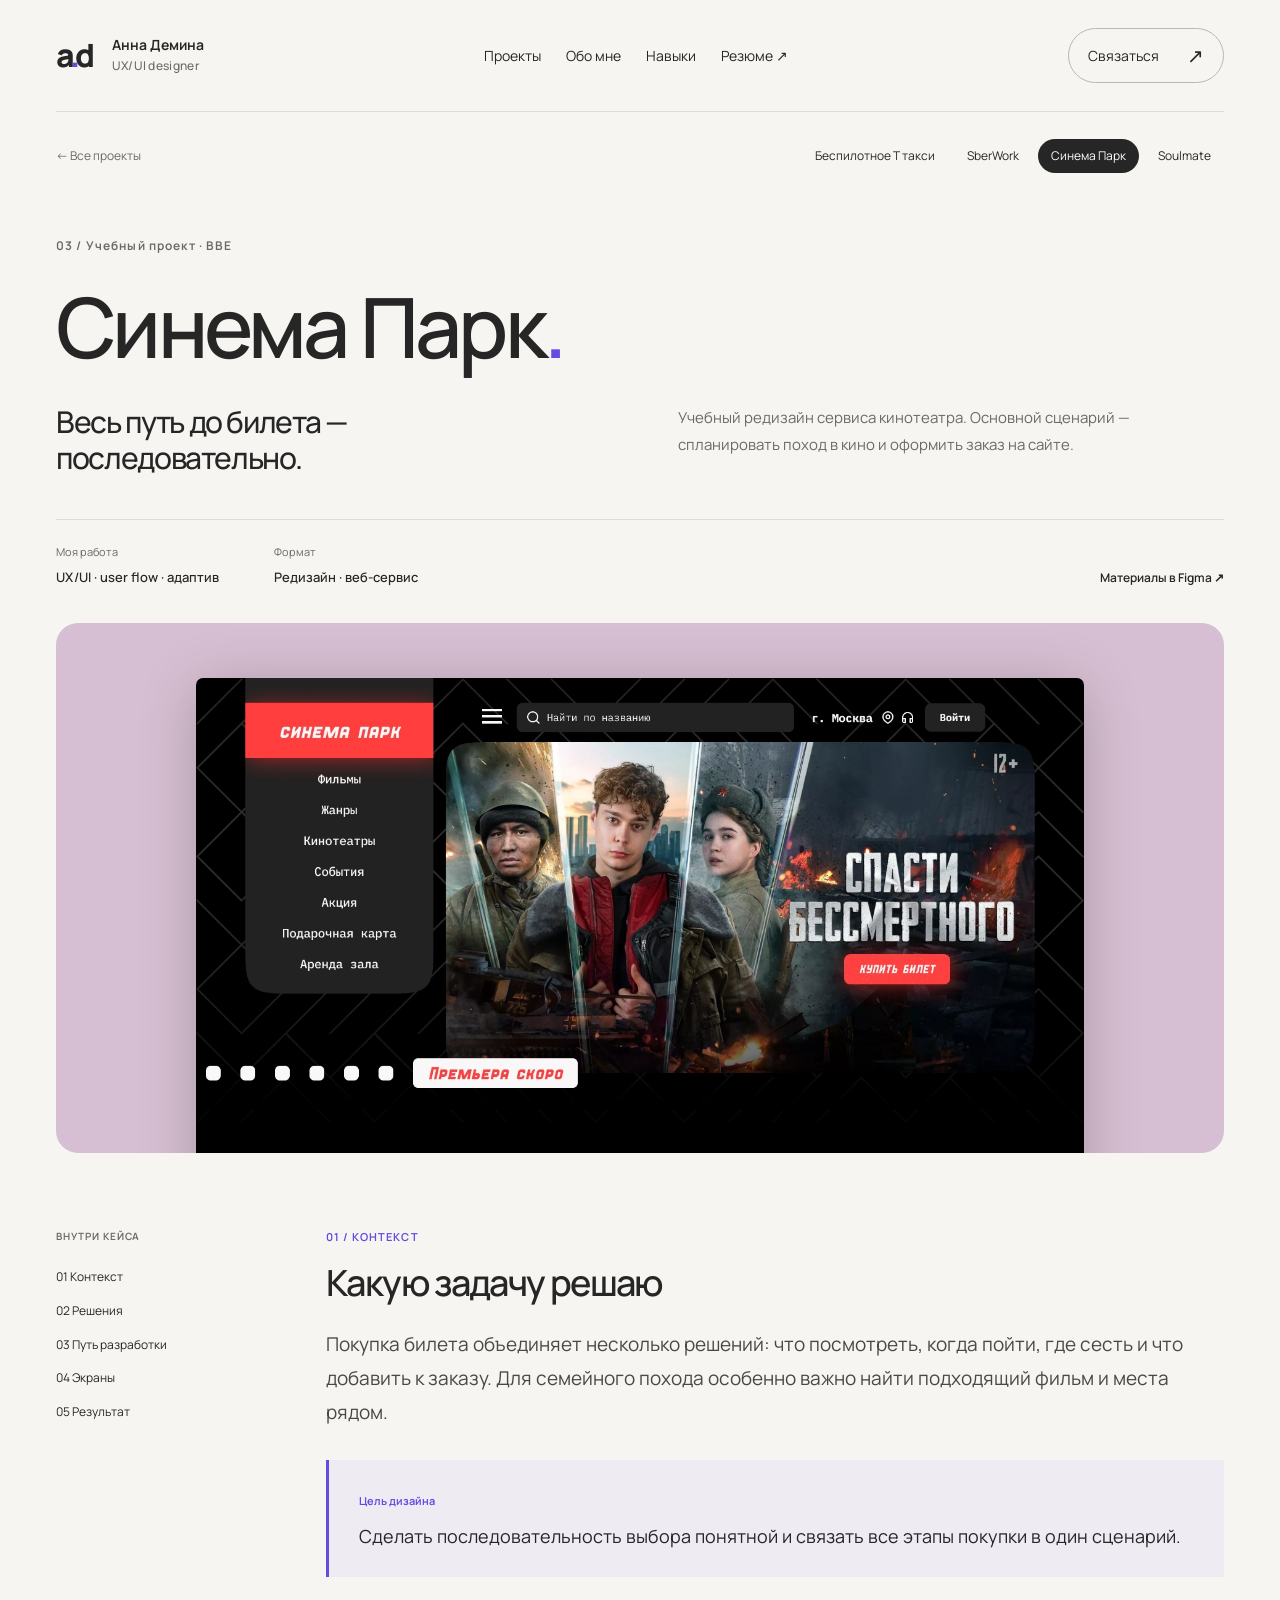
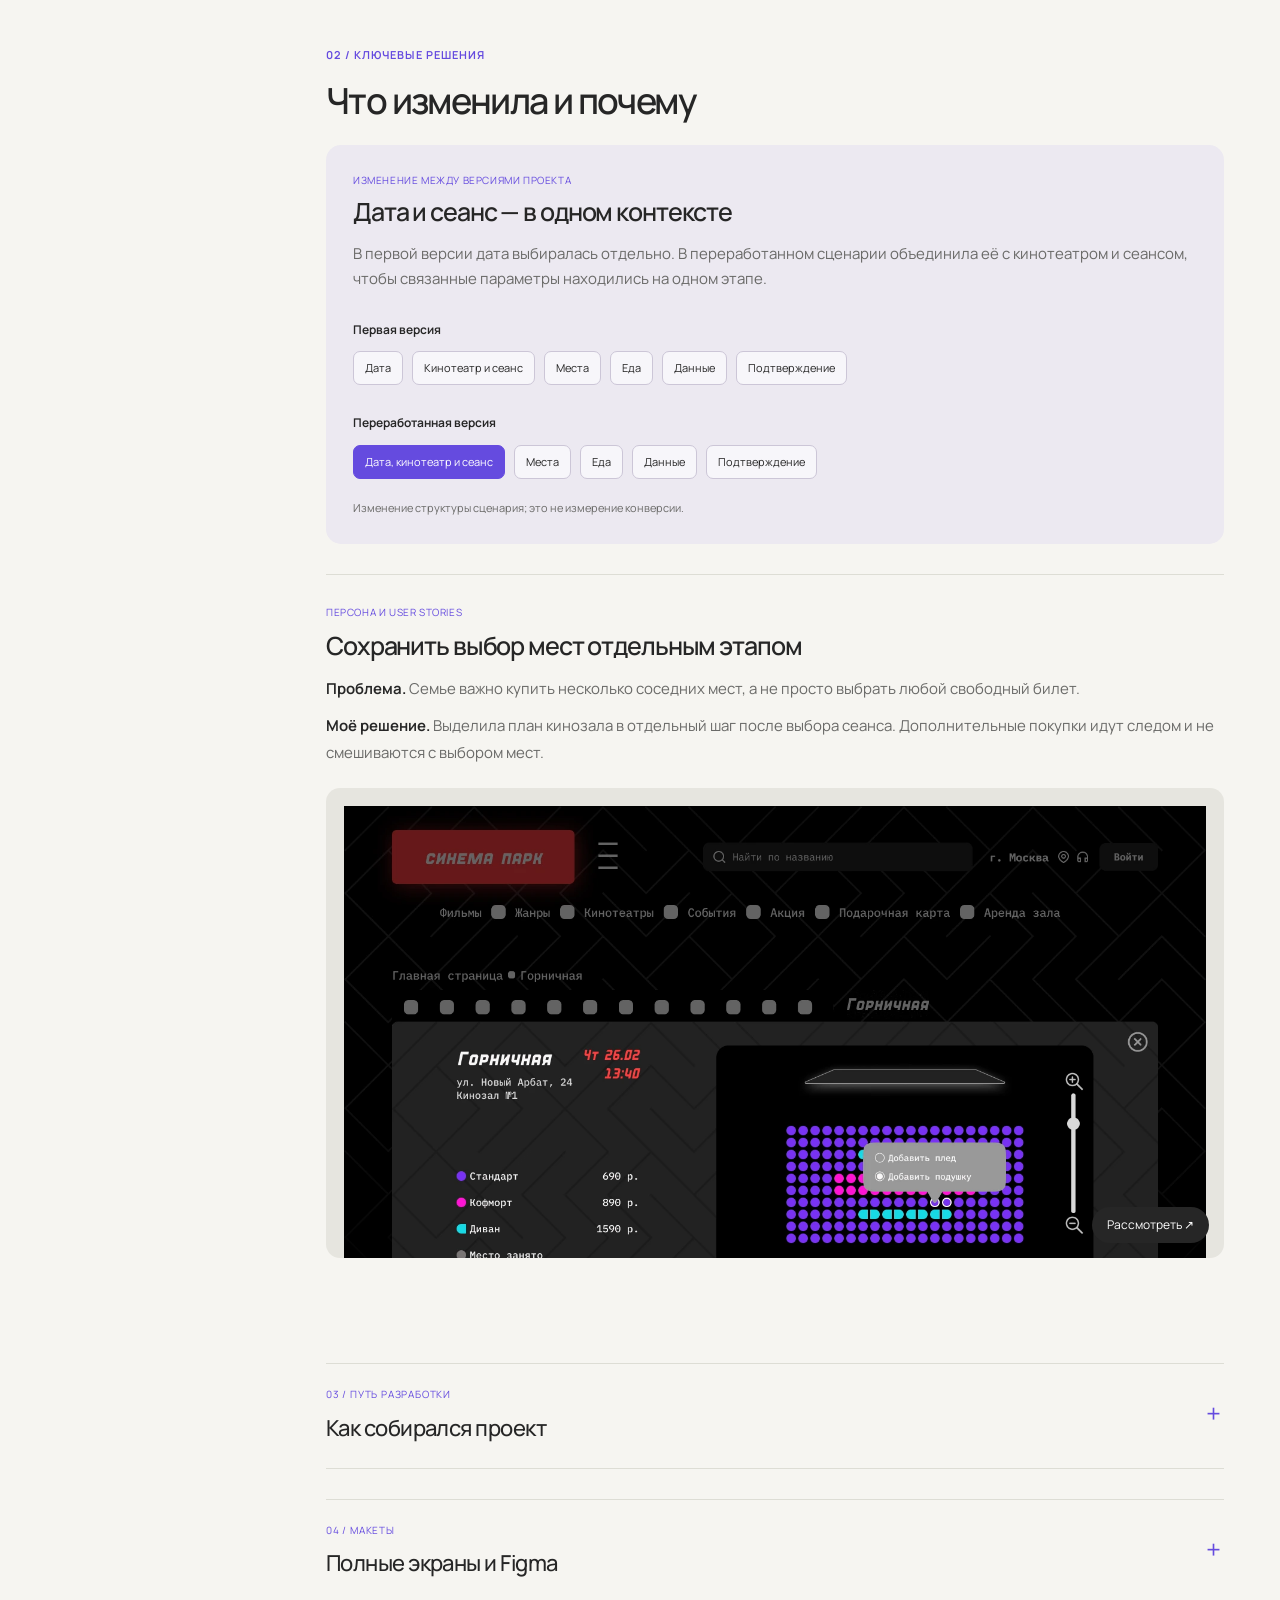
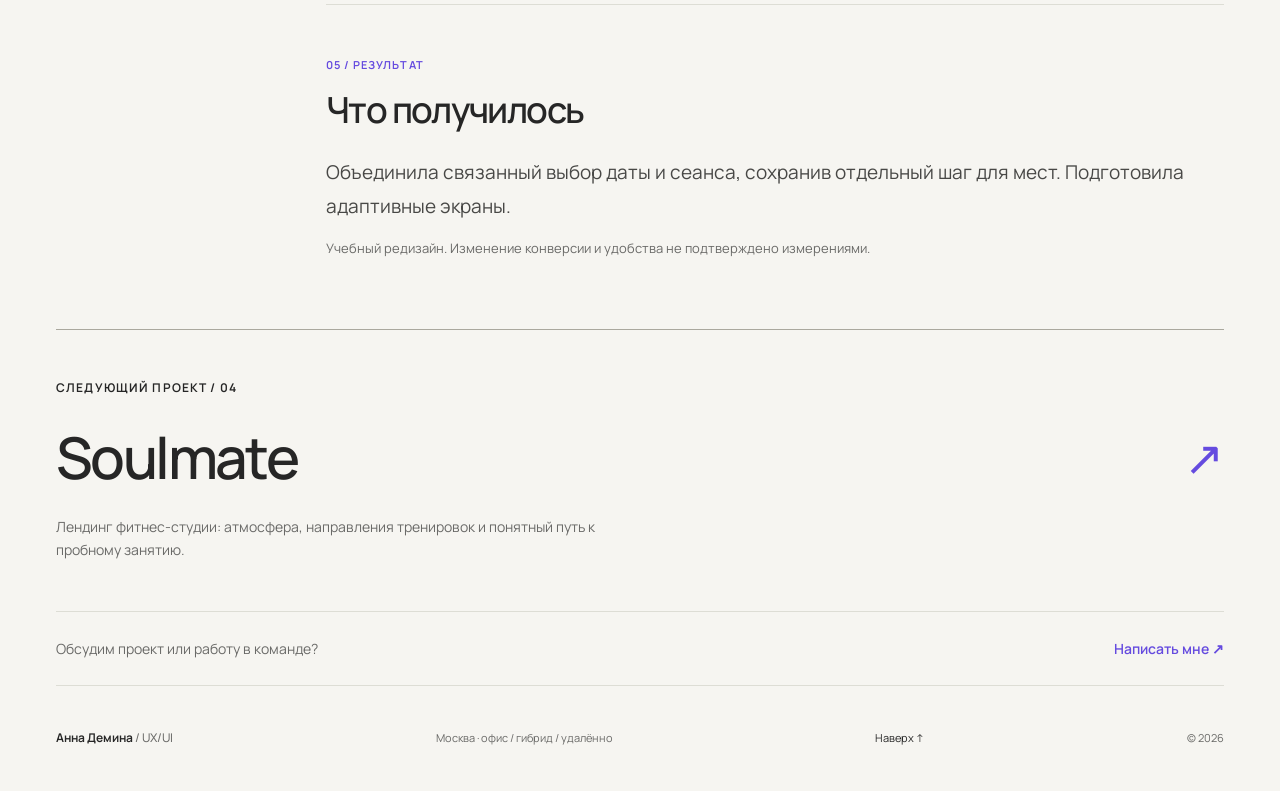
==== cinema.html @ bdc76d23 "Publish Anna Demina UX/UI portfolio" ====
<!doctype html><html lang="ru"><head><meta charset="utf-8"><meta name="viewport" content="width=device-width, initial-scale=1"><meta name="theme-color" content="#f6f5f1"><title>Синема Парк — кейс Анны Деминой</title><meta name="description" content="Редизайн покупки билетов: от выбора фильма и сеанса до мест в зале и подтверждения заказа."><meta property="og:title" content="Синема Парк — кейс Анны Деминой"><meta property="og:description" content="Редизайн покупки билетов: от выбора фильма и сеанса до мест в зале и подтверждения заказа."><meta property="og:type" content="website"><link rel="canonical" href="https://anna-demina-ux-portfolio.astutetuna3.chatgpt.site/cinema.html"><link rel="icon" href="data:image/svg+xml,%3Csvg xmlns='http://www.w3.org/2000/svg' viewBox='0 0 64 64'%3E%3Crect width='64' height='64' rx='18' fill='%23624ae3'/%3E%3Cpath d='M14 46 27 18h10l13 28H39l-3-7H26l-3 7zm15-15h5l-2.5-7z' fill='white'/%3E%3C/svg%3E"><link rel="stylesheet" href="/style.css"><script defer src="/app.js"></script></head><body><a class="skip" href="#main">К содержимому</a><header class="header wrap"><a class="brand" href="/" aria-label="Анна Демина — главная"><span class="monogram">a<span>.</span>d</span><span>Анна Демина<br><small>UX/UI designer</small></span></a><nav aria-label="Основная навигация"><a href="/#projects">Проекты</a><a href="/#about">Обо мне</a><a href="/#approach">Навыки</a><a href="https://www.figma.com/design/4U0lfXwDxFG37I7NPAC4gi/?node-id=2159-189" target="_blank" rel="noopener noreferrer">Резюме ↗</a></nav><a class="header-contact" href="/#contact">Связаться <span aria-hidden="true">↗</span></a></header><main id="main"><div class="wrap case-nav" id="top"><a href="/#projects">← Все проекты</a><nav aria-label="Переключение проектов"><a href="/taxi.html" >Беспилотное Т такси</a><a href="/sberwork.html" >SberWork</a><a href="/cinema.html" aria-current="page" >Синема Парк</a><a href="/soulmate.html" >Soulmate</a></nav></div><section class="wrap case-hero"><span class="eyebrow">03 / Учебный проект · BBE</span><h1>Синема Парк<span class="purple">.</span></h1><div class="case-intro"><h2>Весь путь до билета — последовательно.</h2><p>Учебный редизайн сервиса кинотеатра. Основной сценарий — спланировать поход в кино и оформить заказ на сайте.</p></div><div class="case-facts"><div><span>Моя работа</span><strong>UX/UI · user flow · адаптив</strong></div><div><span>Формат</span><strong>Редизайн · веб-сервис</strong></div><a class="text-link" href="https://www.figma.com/design/4U0lfXwDxFG37I7NPAC4gi/?node-id=20-2" target="_blank" rel="noopener noreferrer">Материалы в Figma ↗</a></div><div class="case-cover" style="--project:#d6bfd2"><img src="/cinema-cover.webp" alt="Синема Парк — обзор интерфейса" fetchpriority="high"></div></section><div class="wrap case-layout"><aside class="case-aside"><span class="eyebrow">ВНУТРИ КЕЙСА</span><a href="#context">01 Контекст</a><a href="#decisions">02 Решения</a><a href="#process">03 Путь разработки</a><a href="#screens">04 Экраны</a><a href="#result">05 Результат</a></aside><div class="case-content"><section id="context"><span class="eyebrow">01 / КОНТЕКСТ</span><h2>Какую задачу решаю</h2><p class="large-copy">Покупка билета объединяет несколько решений: что посмотреть, когда пойти, где сесть и что добавить к заказу. Для семейного похода особенно важно найти подходящий фильм и места рядом.</p><div class="goal"><span>Цель дизайна</span><p>Сделать последовательность выбора понятной и связать все этапы покупки в один сценарий.</p></div></section><section id="decisions"><span class="eyebrow">02 / КЛЮЧЕВЫЕ РЕШЕНИЯ</span><h2>Что изменила и почему</h2><div class="evidence-list"><div class="flow-comparison"><span class="evidence-source">ИЗМЕНЕНИЕ МЕЖДУ ВЕРСИЯМИ ПРОЕКТА</span><h3>Дата и сеанс — в одном контексте</h3><p>В первой версии дата выбиралась отдельно. В переработанном сценарии объединила её с кинотеатром и сеансом, чтобы связанные параметры находились на одном этапе.</p><div><span>Первая версия</span><ol><li>Дата</li><li>Кинотеатр и сеанс</li><li>Места</li><li>Еда</li><li>Данные</li><li>Подтверждение</li></ol></div><div class="flow-new"><span>Переработанная версия</span><ol><li>Дата, кинотеатр и сеанс</li><li>Места</li><li>Еда</li><li>Данные</li><li>Подтверждение</li></ol></div><small>Изменение структуры сценария; это не измерение конверсии.</small></div><article class="evidence"><div class="evidence-copy"><span class="evidence-source">Персона и user stories</span><h3>Сохранить выбор мест отдельным этапом</h3><p><b>Проблема.</b> Семье важно купить несколько соседних мест, а не просто выбрать любой свободный билет.</p><p><b>Моё решение.</b> Выделила план кинозала в отдельный шаг после выбора сеанса. Дополнительные покупки идут следом и не смешиваются с выбором мест.</p></div><button class="evidence-image" data-zoom="/cinema-seats.webp" data-caption="Сохранить выбор мест отдельным этапом" aria-label="Увеличить: Сохранить выбор мест отдельным этапом"><img src="/cinema-seats.webp" alt="Сохранить выбор мест отдельным этапом" loading="lazy"><span>Рассмотреть ↗</span></button></article></div></section><section id="process" class="compact-section"><details class="process-details"><summary><span>03 / Путь разработки</span><strong>Как собирался проект</strong><i aria-hidden="true">+</i></summary><div class="process"><article class="process-step"><span>01</span><div><h3>От задач к пути</h3><p>Сформировала семейный сценарий и user stories. Подготовила user flow и low-fi экраны покупки.</p></div></article><article class="process-step"><span>02</span><div><h3>Визуальная система</h3><p>Выбрала тёмный фон и коралловый акцент, собрала UI kit. Проработала финальные экраны и мобильные варианты.</p></div></article></div></details></section><section id="screens" class="compact-section"><details class="screen-details"><summary><span>04 / Макеты</span><strong>Полные экраны и Figma</strong><i aria-hidden="true">+</i></summary><div class="screen-gallery"><figure><button class="image-button" data-zoom="/cinema.webp" data-caption="Главная страница" aria-label="Увеличить макет: Главная страница"><img src="/cinema.webp" alt="Главная страница — Афиша, подборки и переход к выбору фильма." loading="lazy"><span>Рассмотреть макет ↗</span></button><figcaption><strong>Главная страница</strong><span>Афиша, подборки и переход к выбору фильма.</span></figcaption></figure><figure><button class="image-button" data-zoom="/cinema-seats.webp" data-caption="Выбор мест" aria-label="Увеличить макет: Выбор мест"><img src="/cinema-seats.webp" alt="Выбор мест — Этап покупки с планом кинозала и составом заказа." loading="lazy"><span>Рассмотреть макет ↗</span></button><figcaption><strong>Выбор мест</strong><span>Этап покупки с планом кинозала и составом заказа.</span></figcaption></figure></div><a class="button outline" href="https://www.figma.com/design/4U0lfXwDxFG37I7NPAC4gi/?node-id=20-2" target="_blank" rel="noopener noreferrer">Открыть проект в Figma ↗</a></details></section><section id="result"><span class="eyebrow">05 / РЕЗУЛЬТАТ</span><h2>Что получилось</h2><p class="large-copy">Объединила связанный выбор даты и сеанса, сохранив отдельный шаг для мест. Подготовила адаптивные экраны.</p><p class="project-note">Учебный редизайн. Изменение конверсии и удобства не подтверждено измерениями.</p></section></div></div><section class="next-project wrap"><span class="eyebrow">СЛЕДУЮЩИЙ ПРОЕКТ / 04</span><a href="/soulmate.html"><h2>Soulmate</h2><span aria-hidden="true">↗</span></a><p>Лендинг фитнес-студии: атмосфера, направления тренировок и понятный путь к пробному занятию.</p></section><div class="case-contact wrap"><p>Обсудим проект или работу в команде?</p><a href="https://t.me/riapocew" target="_blank" rel="noopener noreferrer">Написать мне ↗</a></div></main><footer class="wrap footer"><a href="/" class="wordmark">Анна Демина<span> / UX/UI</span></a><p>Москва · офис / гибрид / удалённо</p><a href="#top">Наверх ↑</a><span>© 2026</span></footer><dialog class="lightbox" aria-label="Просмотр макета"><button class="close-lightbox" aria-label="Закрыть макет">Закрыть ×</button><img alt=""><p></p></dialog><div id="toast" class="toast" role="status" aria-live="polite"></div></body></html>
---- style.css ----
@import url('https://fonts.googleapis.com/css2?family=Manrope:wght@400;450;500;550;600;650;700;750;800&display=swap');
:root{--bg:#f6f5f1;--ink:#262626;--muted:#6a6a68;--line:#ddddd5;--purple:#654bdf;--soft:#ebe7f5;--radius:22px}*{box-sizing:border-box}html{scroll-behavior:smooth;scroll-padding-top:32px}body{margin:0;background:var(--bg);color:var(--ink);font-family:'Manrope',Arial,sans-serif;font-size:16px;line-height:1.65;-webkit-font-smoothing:antialiased}a{color:inherit;text-decoration:none}button{font:inherit;cursor:pointer}img{max-width:100%;display:block}button,a{-webkit-tap-highlight-color:transparent}a:focus-visible,button:focus-visible{outline:3px solid var(--purple);outline-offset:5px;border-radius:4px}h1,h2,h3,p{margin:0}h1,h2,h3{line-height:1.15;font-weight:550;letter-spacing:-.045em}p{color:var(--muted)}.wrap{max-width:1328px;width:calc(100% - 112px);margin-inline:auto}.header{height:112px;display:flex;align-items:center;justify-content:space-between;gap:30px;border-bottom:1px solid var(--line)}.brand{display:flex;align-items:center;gap:15px;font-size:14px;font-weight:650;line-height:1.45}.brand small{font-size:12px;font-weight:500;color:var(--muted);letter-spacing:.025em}.monogram{font-size:32px;letter-spacing:-.15em;font-weight:800;padding-right:6px}.monogram>span{color:var(--purple)}.header nav{display:flex;gap:34px;font-size:14px}.header nav a{transition:color .2s}.header nav a:hover,.quiet-link:hover{color:var(--purple)}.header-contact{font-size:14px;border:1px solid #b9b9b2;border-radius:30px;padding:10px 19px;display:flex;gap:28px;align-items:center;transition:background .2s}.header-contact:hover{background:var(--ink);color:white}.header-contact span{font-size:20px}.skip{position:fixed;top:-60px;left:20px;background:var(--ink);color:white;padding:10px 20px;z-index:100}.skip:focus{top:12px}.hero{padding-top:37px}.hero-meta{display:flex;align-items:center;justify-content:space-between;font-size:13px;color:var(--muted)}.availability{display:inline-flex;align-items:center;gap:9px;font-size:13px}.availability i{width:7px;height:7px;background:#638955;border-radius:50%;box-shadow:0 0 0 4px #63895512}.hero h1{font-size:clamp(62px,8.5vw,122px);font-weight:500;letter-spacing:-.065em;line-height:1.1;margin-top:37px}.hero-dot,.purple{color:var(--purple)}.hero-bottom{display:flex;align-items:center;justify-content:space-between;gap:60px;padding:48px 0 62px}.eyebrow{display:block;font-size:12px;font-weight:650;letter-spacing:.095em;line-height:1.5}.hero-statement .eyebrow{color:var(--muted);margin-bottom:19px}.hero-statement h2{font-size:clamp(32px,3.7vw,52px);font-weight:500;line-height:1.15}.hero-statement h2 span{color:var(--purple)}.hero-statement>p{margin-top:22px;font-size:17px;line-height:1.7}.hero-actions{display:flex;align-items:center;gap:28px;margin-top:30px}.button{min-height:52px;padding:14px 23px;display:inline-flex;justify-content:center;align-items:center;gap:30px;border-radius:30px;font-size:14px;font-weight:600;line-height:1.4;transition:transform .2s,background .2s}.button:hover{transform:translateY(-2px)}.primary{background:var(--purple);color:white}.primary:hover{background:#5136c8}.quiet-link{font-size:14px}.hero-note{position:relative;width:260px;min-width:240px;padding:26px 25px;background:#e9e5f0;transform:rotate(6deg);border:1px solid #d8d1e3;border-radius:4px;box-shadow:0 10px 20px #29202006;margin-right:58px}.hero-note:before{content:'';width:70px;height:24px;background:#eee9dfc4;position:absolute;top:-13px;left:95px;transform:rotate(-9deg);border-inline:1px solid #ddd4c65c}.cross{font-size:78px;line-height:1;color:var(--purple);display:block;font-weight:400;margin-bottom:26px}.hero-note p{color:var(--ink);font-size:24px;line-height:1.25;letter-spacing:-.04em}.note-foot{display:block;font-size:12px;margin-top:26px;color:var(--muted);line-height:1.6}.hero-line{display:flex;gap:38px;border-top:1px solid var(--line);border-bottom:1px solid var(--line);padding:17px 0;color:var(--muted);font-size:12px}.hero-line>span:not(:last-child):before{content:'+';margin-right:10px;color:#aaa}.hero-line .hero-index{margin-left:auto;color:var(--ink)}.section{padding-top:105px;padding-bottom:105px}.section-heading{display:flex;justify-content:space-between;align-items:flex-end;gap:60px;margin-bottom:48px}.section-heading h2{font-size:clamp(32px,3.25vw,46px);margin-top:19px;line-height:1.15}.section-heading>p{font-size:14px;line-height:1.8;max-width:350px}.project-grid{display:grid;grid-template-columns:1fr 1fr;gap:64px 30px}.project-card{min-width:0;display:block}.project-art{height:385px;position:relative;overflow:hidden;background:var(--project);border-radius:var(--radius);padding:24px 28px 0}.art-label{display:flex;justify-content:space-between;font-size:11px;letter-spacing:.04em;font-weight:600;color:#202020aa}.browser{position:absolute;width:88%;top:75px;left:6%;background:#eaeae5;border-radius:9px 9px 0 0;box-shadow:0 18px 38px #18182230;transform:rotate(-3deg);transition:transform .4s}.project-card:nth-child(2n) .browser{transform:rotate(3deg)}.project-card:hover .browser{transform:rotate(0deg) translateY(-8px)}.browser-bar{height:20px;display:flex;align-items:center;gap:4px;padding:0 9px;position:relative}.browser-bar i{width:4px;height:4px;border-radius:50%;background:#bbb}.browser-bar span{font-size:7px;color:#888;position:absolute;left:40%;line-height:1}.browser img{width:100%;height:auto;aspect-ratio:1.406;object-fit:cover;object-position:top}.round-arrow{position:absolute;bottom:19px;right:19px;width:45px;height:45px;background:var(--bg);border-radius:50%;display:grid;place-items:center;font-size:24px;transition:background .2s,color .2s}.project-card:hover .round-arrow{background:var(--ink);color:white}.card-title{display:flex;align-items:baseline;justify-content:space-between;gap:15px;margin-top:23px}.card-title h3{font-size:26px}.card-title>span{font-size:11px;color:var(--muted);text-align:right}.project-card>p{font-size:15px;line-height:1.7;margin-top:12px;max-width:490px}.text-link{font-size:14px;font-weight:600;display:inline-flex;gap:28px;align-items:center}.project-card>.text-link{margin-top:19px}.text-link:hover{color:var(--purple)}.about-section{background:#eae8e2;padding:88px 0}.about-grid{display:grid;grid-template-columns:1fr 1fr;gap:90px}.about-grid h2{font-size:clamp(35px,4vw,55px);margin-top:24px}.about-grid h2 em{font-style:normal;color:var(--purple)}.about-mark{margin-top:49px;position:relative;width:250px;height:148px;display:flex;align-items:center;justify-content:center;isolation:isolate}.about-mark:before,.about-mark:after{content:'';position:absolute;top:0;width:130px;height:130px;border:1px solid #aaa597;border-radius:50%;z-index:-1}.about-mark:before{left:7px}.about-mark:after{right:7px;border-color:var(--purple);background:#654bdf09}.about-mark>span{font-size:50px;width:90px;text-align:center;line-height:1}.about-mark>span:nth-child(2){color:var(--purple)}.about-mark i{position:absolute;bottom:-18px;left:10px;font-size:9px;letter-spacing:.14em;font-style:normal}.about-copy h3{font-size:30px;margin-bottom:23px}.about-copy>p{font-size:15px;line-height:1.9;margin-bottom:18px}.about-facts{margin-top:29px;border-top:1px solid #d0cec6}.about-facts>div{display:flex;justify-content:space-between;gap:15px;padding:14px 0;border-bottom:1px solid #d0cec6;font-size:12px}.about-facts span{color:var(--muted)}.about-facts strong{font-weight:600;text-align:right}.approach-grid{display:grid;grid-template-columns:repeat(3,1fr);gap:30px}.approach-grid article{border-top:1px solid #b9b9b0;padding-top:20px}.step-num{font-size:13px;color:var(--purple)}.approach-grid h3{font-size:26px;margin-top:28px}.approach-grid p{font-size:15px;line-height:1.8;margin-top:16px;min-height:108px}.tags{display:flex;flex-wrap:wrap;gap:7px;margin-top:25px}.tags span{font-size:11px;padding:5px 11px;border:1px solid var(--line);border-radius:30px}.tools-row{margin-top:58px;padding-top:26px;border-top:1px solid var(--line);display:flex;align-items:center;gap:35px;justify-content:space-between}.tools-row .eyebrow{font-size:10px;color:var(--muted)}.tools-row>div{display:flex;gap:26px}.tools-row b{font-weight:550;font-size:19px;letter-spacing:-.03em}.tools-row>span:last-child{color:var(--muted);font-size:11px}.contact-section{background:#29282c;color:#faf9f3;padding:64px 0 70px}.contact-top{display:flex;justify-content:space-between;gap:20px}.contact-top .eyebrow{color:#aeabb8}.contact-top .availability{font-size:12px;color:#d6d1e1}.contact-top .availability i{background:#cce5a3}.contact-section h2{font-size:clamp(42px,5.3vw,72px);margin:39px 0 39px;font-weight:450}.contact-section em{font-style:normal;color:#b9a7ff}.contact-bottom{display:flex;justify-content:space-between;gap:30px;align-items:flex-end}.contact-bottom p{color:#b5b3ba;font-size:15px}.contact-links{display:flex;flex-direction:column;gap:19px;align-items:flex-start}.light{background:#eeecf3;color:#26232b}.email-row{display:flex;align-items:center;gap:12px;flex-wrap:wrap;font-size:13px}.email-row button{color:#e7e3ef;background:transparent;border:1px solid #69666f;border-radius:5px;width:30px;height:30px}.email-row a{border-bottom:1px solid #77717e}.footer{display:flex;align-items:center;justify-content:space-between;gap:20px;min-height:105px;font-size:12px}.wordmark{font-weight:650}.wordmark span{font-weight:450;color:var(--muted)}.footer p{font-size:11px}.footer>span{font-size:11px;color:var(--muted)}.footer>a:nth-last-child(2){font-size:11px}.case-nav{display:flex;align-items:center;justify-content:space-between;gap:30px;padding-top:27px;font-size:12px}.case-nav>a{color:var(--muted);white-space:nowrap}.case-nav nav{display:flex;gap:6px;flex-wrap:wrap}.case-nav nav a{padding:7px 13px;border-radius:30px;white-space:nowrap}.case-nav nav a[aria-current]{background:var(--ink);color:white}.case-nav nav a:hover{background:var(--soft);color:var(--ink)}.case-hero{padding-top:64px}.case-hero>.eyebrow{color:var(--muted)}.case-hero h1{font-size:clamp(45px,6.5vw,86px);margin-top:24px}.case-intro{display:grid;grid-template-columns:1fr 1fr;gap:75px;margin-top:30px}.case-intro h2{font-size:30px;font-weight:500;max-width:520px;line-height:1.2}.case-intro p{font-size:15px;line-height:1.8}.case-facts{display:flex;align-items:flex-end;gap:55px;margin-top:43px;margin-bottom:35px;border-top:1px solid var(--line);padding-top:23px}.case-facts>div{display:flex;flex-direction:column;gap:5px;font-size:13px}.case-facts span{color:var(--muted);font-size:11px}.case-facts strong{font-weight:550}.case-facts>a{margin-left:auto;font-size:12px}.case-cover{background:var(--project);border-radius:22px;padding:55px 12% 0;height:530px;overflow:hidden}.case-cover img{width:100%;height:auto;box-shadow:0 8px 60px #0003;border-radius:7px 7px 0 0}.case-layout{display:grid;grid-template-columns:220px minmax(0,1fr);gap:50px;padding-top:76px}.case-aside{position:sticky;top:36px;align-self:start;display:flex;flex-direction:column;gap:14px;font-size:12px}.case-aside .eyebrow{font-size:10px;margin-bottom:9px;color:var(--muted)}.case-aside a:hover{color:var(--purple)}.case-content>section{padding-bottom:70px;scroll-margin-top:32px}.case-content .eyebrow{font-size:11px;color:var(--purple)}.case-content h2{font-size:36px;margin-top:16px;margin-bottom:24px}.case-content .large-copy{font-size:19px;line-height:1.8;color:#484846}.goal{padding:26px 30px;border-left:3px solid var(--purple);background:#eeebf3;margin-top:30px}.goal>span{font-size:11px;color:var(--purple);font-weight:650}.goal p{font-size:18px;line-height:1.7;color:var(--ink);margin-top:9px}.process-step{display:flex;gap:26px;border-top:1px solid var(--line);padding:25px 0}.process-step>span{font-size:13px;color:var(--purple);min-width:22px}.process-step h3{font-size:22px;line-height:1.3}.process-step p{margin-top:12px;font-size:15px;line-height:1.85}.flow{background:#ebeae4;border-radius:15px;padding:27px;margin-top:12px}.flow ol{display:flex;gap:25px;padding:0;list-style:none;margin-top:22px;margin-bottom:0;flex-wrap:wrap}.flow li{font-size:12px;position:relative;flex:1;min-width:80px;line-height:1.5}.flow li:not(:last-child):after{content:'→';position:absolute;right:-17px;top:0;color:#98988c}.solutions{display:flex;flex-direction:column}.solutions article{padding:25px 0;border-top:1px solid var(--line);display:grid;grid-template-columns:30px 1fr;gap:9px 14px}.solution-index{font-size:12px;color:var(--purple)}.solutions h3{font-size:23px;line-height:1.3}.solutions p{grid-column:2;font-size:15px;line-height:1.85}.screen-gallery{margin-top:30px}.screen-gallery figure{margin:0 0 37px}.image-button{display:block;width:100%;border:0;border-radius:14px;background:#e7e5df;padding:22px;position:relative;overflow:hidden;max-height:600px}.image-button img{width:100%;height:auto;object-position:top;border-radius:3px}.image-button>span{position:absolute;bottom:16px;right:16px;background:var(--ink);color:white;border-radius:24px;padding:9px 16px;font-size:12px;box-shadow:0 3px 10px #0002}.image-button:hover>span{background:var(--purple)}figcaption{display:flex;justify-content:space-between;gap:20px;margin-top:15px;align-items:baseline}figcaption strong{font-size:13px;font-weight:600}figcaption span{font-size:12px;color:var(--muted);text-align:right;max-width:65%}.outline{border:1px solid #b4b4ab}.project-note{font-size:13px;padding-top:15px}.next-check{margin-top:26px;padding:25px 0 0;border-top:1px solid var(--line)}.next-check h3{font-size:21px}.next-check p{font-size:15px;line-height:1.8;margin-top:13px}.next-project{padding:49px 0 50px;border-top:1px solid #aaa89e}.next-project>a{display:flex;justify-content:space-between;align-items:center;gap:30px;margin-top:20px}.next-project h2{font-size:clamp(35px,4.5vw,60px)}.next-project>a>span{font-size:48px;color:var(--purple)}.next-project p{margin-top:18px;max-width:600px;font-size:14px}.next-project>a:hover h2{color:var(--purple)}.case-contact{padding:25px 0;border-top:1px solid var(--line);border-bottom:1px solid var(--line);display:flex;justify-content:space-between;gap:20px;font-size:14px}.case-contact a{color:var(--purple);font-weight:600}.lightbox{padding:70px 24px 24px;border:none;background:#ebe9e3;width:min(1400px,96vw);max-width:96vw;max-height:94vh;border-radius:10px;overscroll-behavior:contain}.lightbox::backdrop{background:#18171be6;backdrop-filter:blur(7px)}.lightbox>img{width:100%;height:auto}.lightbox>p{font-size:14px;padding-top:16px}.close-lightbox{position:fixed;top:5vh;right:5vw;background:#fff;border:1px solid #999;border-radius:25px;padding:10px 18px;z-index:1;font-size:14px}.toast{position:fixed;bottom:22px;left:50%;transform:translate(-50%,20px);background:var(--ink);color:white;padding:12px 25px;border-radius:30px;font-size:14px;opacity:0;pointer-events:none;transition:.25s;z-index:100}.toast.show{opacity:1;transform:translate(-50%,0)}
@media(min-width:1500px){.hero h1{font-size:132px}.hero-bottom{padding-block:52px 72px}.project-art{height:410px}}
@media(max-width:1100px){.wrap{width:calc(100% - 64px)}.hero-note{margin-right:20px;width:235px;min-width:215px}.hero h1{font-size:9vw}.hero-line{gap:21px}.project-art{height:300px}.card-title{display:block}.card-title>span{display:block;margin-top:8px;text-align:left}.about-grid{gap:50px}.tools-row>span:last-child{display:none}.case-layout{grid-template-columns:160px minmax(0,1fr);gap:30px}.case-cover{height:450px}.case-nav{align-items:flex-start}.case-nav nav{justify-content:flex-end}.case-facts{gap:25px}}
@media(max-width:760px){.wrap{width:calc(100% - 40px)}.header{height:85px;gap:14px}.header nav{display:none}.header-contact{padding:7px 14px;gap:13px;font-size:12px}.brand{font-size:12px;gap:10px}.brand small{font-size:10px}.monogram{font-size:28px}.hero{padding-top:27px}.hero-meta{font-size:10px;gap:12px}.availability{font-size:11px}.hero h1{font-size:clamp(44px,10.8vw,76px);margin-top:28px}.hero-bottom{padding-top:30px;padding-bottom:35px;gap:30px;align-items:flex-start}.hero-statement h2{font-size:32px}.hero-statement .eyebrow{font-size:10px}.hero-statement>p{font-size:14px}.hero-note{display:none}.hero-actions{gap:20px;flex-wrap:wrap;margin-top:24px}.button{font-size:12px;min-height:48px;padding:12px 19px;gap:22px}.quiet-link{font-size:12px}.hero-line{gap:15px;flex-wrap:wrap;font-size:10px;padding-block:14px}.hero-line .hero-index{display:none}.hero-line>span:not(:last-child):before{margin-right:5px}.section{padding-block:65px}.section-heading{display:block;margin-bottom:32px}.section-heading h2{font-size:32px}.section-heading>p{margin-top:20px;font-size:13px}.section-heading>p br{display:none}.eyebrow{font-size:10px}.project-grid{grid-template-columns:1fr;gap:38px}.project-art{height:320px;padding:21px}.browser{top:65px}.card-title{display:flex;flex-wrap:wrap;gap:5px 14px;margin-top:19px}.card-title h3{font-size:24px}.card-title>span{font-size:10px;margin-top:0}.project-card>p{font-size:14px;margin-top:10px}.project-card>.text-link{margin-top:13px;font-size:12px}.about-section{padding-block:57px}.about-grid{grid-template-columns:1fr;gap:38px}.about-grid h2{font-size:38px;margin-top:20px}.about-grid h2 br:nth-child(2){display:none}.about-mark{display:none}.about-copy h3{font-size:27px}.about-copy>p{font-size:14px}.about-facts>div{font-size:11px}.approach-grid{grid-template-columns:1fr;gap:29px}.approach-grid article{display:grid;grid-template-columns:28px 1fr;gap:14px}.approach-grid h3{font-size:25px;margin-top:0}.approach-grid p{grid-column:2;margin-top:0;min-height:0;font-size:14px}.tags{grid-column:2;margin-top:0}.tools-row{margin-top:36px;align-items:flex-start;flex-direction:column;gap:17px}.tools-row>div{gap:22px}.tools-row b{font-size:18px}.contact-section{padding:40px 0 46px}.contact-top{flex-wrap:wrap}.contact-top .eyebrow{font-size:9px}.contact-top .availability{font-size:10px}.contact-section h2{font-size:41px;margin-block:33px}.contact-bottom{display:block}.contact-bottom p{font-size:14px;margin-bottom:26px}.email-row{font-size:12px;gap:9px}.footer{padding-block:23px;flex-wrap:wrap;gap:13px;min-height:110px}.footer .wordmark{width:65%}.footer p{order:3;width:65%;font-size:10px}.footer>span{order:4}.footer>a:nth-last-child(2){margin-left:auto}.case-nav{display:block;padding-top:19px}.case-nav nav{justify-content:flex-start;gap:6px;margin-top:17px}.case-nav nav a{font-size:10px;padding:6px 10px;border:1px solid var(--line)}.case-nav>a{font-size:11px}.case-hero{padding-top:32px}.case-hero h1{font-size:44px;margin-top:20px;overflow-wrap:anywhere}.case-intro{grid-template-columns:1fr;gap:17px;margin-top:23px}.case-intro h2{font-size:26px}.case-intro p{font-size:14px}.case-facts{flex-wrap:wrap;gap:20px;margin-top:25px;margin-bottom:25px}.case-facts>div{font-size:11px}.case-facts span{font-size:10px}.case-facts>a{margin-left:0;font-size:11px}.case-cover{height:280px;padding:28px 7% 0;border-radius:14px}.case-layout{display:block;padding-top:35px}.case-aside{position:static;flex-direction:row;flex-wrap:wrap;gap:7px 17px;padding-bottom:32px;font-size:10px}.case-aside .eyebrow{display:none}.case-content h2{font-size:30px;margin-bottom:21px}.case-content .large-copy{font-size:17px;line-height:1.75}.case-content>section{padding-bottom:48px}.goal{padding:20px}.goal p{font-size:16px}.process-step{gap:17px;padding:22px 0}.process-step h3{font-size:21px}.process-step p{font-size:14px}.flow{padding:23px}.flow ol{flex-direction:column;gap:21px}.flow li{font-size:13px}.flow li:not(:last-child):after{content:'↓';left:0;top:22px;right:auto;font-size:12px}.solutions h3{font-size:21px}.solutions p{font-size:14px}.image-button{padding:12px;max-height:470px}.image-button>span{font-size:10px;right:12px;bottom:12px}.case-content #screens>p{font-size:14px}figcaption{display:block}figcaption span{display:block;max-width:100%;text-align:left;margin-top:5px;font-size:11px}.next-project{padding-block:32px}.next-project h2{font-size:32px}.next-project>a>span{font-size:36px}.next-project p{font-size:13px}.case-contact{display:block;font-size:13px}.case-contact a{display:block;margin-top:10px}.lightbox{padding:62px 8px 12px;width:98vw;max-width:98vw}.close-lightbox{right:5vw;top:4vh}.toast{font-size:12px;width:max-content;max-width:90vw}}
@media(prefers-reduced-motion:reduce){html{scroll-behavior:auto}*,*:before,*:after{transition:none!important;animation:none!important}}
/* Recruiter review: tighter hero and evidence-led cases */
.hero{padding-top:28px}.hero h1{font-size:clamp(58px,7.4vw,106px);margin-top:28px}.hero-bottom{padding-top:30px;padding-bottom:38px}.hero-statement h2{font-size:clamp(32px,3.3vw,46px)}.hero-statement>p{margin-top:17px}.hero-note{padding:22px 25px}.cross{font-size:56px;margin-bottom:17px}.hero-note p{font-size:23px}.note-foot{margin-top:20px}.approach-grid p{min-height:80px}.header nav{gap:25px}.evidence{padding:29px 0 35px;border-top:1px solid var(--line)}.evidence-source{display:block;font-size:10px;text-transform:uppercase;letter-spacing:.06em;color:var(--purple);line-height:1.6;margin-bottom:10px}.evidence h3{font-size:25px;line-height:1.25;margin-bottom:14px}.evidence p{font-size:15px;line-height:1.8;margin-top:10px}.evidence b{font-weight:650;color:var(--ink)}.evidence-image{margin-top:22px;display:block;width:100%;position:relative;padding:18px;border:0;border-radius:14px;background:#e6e5df;overflow:hidden;max-height:470px}.evidence-image img{width:100%;height:auto}.evidence-image>span{position:absolute;bottom:15px;right:15px;background:var(--ink);color:white;padding:8px 15px;border-radius:30px;font-size:12px}.evidence-image:hover>span{background:var(--purple)}.evidence-image[data-zoom*="sber-search"]{max-width:470px;margin-inline:auto;max-height:550px}.process-details,.screen-details{border-block:1px solid var(--line)}details>summary{list-style:none;cursor:pointer;padding:22px 32px 22px 0;position:relative}details>summary::-webkit-details-marker{display:none}details>summary>span{display:block;font-size:10px;text-transform:uppercase;letter-spacing:.08em;color:var(--purple)}details>summary>strong{display:block;font-size:22px;font-weight:500;letter-spacing:-.025em;margin-top:7px}details>summary>i{position:absolute;right:3px;top:28px;font-style:normal;font-size:26px;color:var(--purple)}details[open]>summary>i{transform:rotate(45deg)}details>summary:focus-visible{outline:3px solid var(--purple);outline-offset:4px}details .button{margin-bottom:24px}.case-content>section.compact-section{padding-bottom:30px}.flow-comparison{padding:27px;background:#ece9f1;border-radius:15px;margin-bottom:30px}.flow-comparison h3{font-size:25px;margin-bottom:15px}.flow-comparison p{font-size:15px}.flow-comparison>div{margin-top:23px}.flow-comparison>div>span{font-size:12px;font-weight:650}.flow-comparison ol{list-style:none;display:flex;flex-wrap:wrap;gap:9px;padding:0;margin:10px 0 0}.flow-comparison li{padding:7px 11px;border:1px solid #ccc6d7;border-radius:7px;font-size:11px;background:#f7f6fa}.flow-new li:first-child{background:var(--purple);color:white;border-color:var(--purple)}.flow-comparison small{display:block;margin-top:20px;color:var(--muted);font-size:11px}.case-content #result{padding-top:22px}
@media(max-width:760px){.hero h1{font-size:clamp(44px,10.8vw,76px)}.hero-bottom{padding-block:25px 30px}.hero-statement h2{font-size:32px}.evidence{padding-block:23px}.evidence h3{font-size:22px}.evidence p{font-size:14px}.evidence-image{padding:10px;max-height:400px}.evidence-image>span{font-size:10px}.evidence-source{font-size:9px}.evidence-image[data-zoom*="sber-search"]{max-height:450px}.flow-comparison{padding:20px}.flow-comparison h3{font-size:22px}.flow-comparison p{font-size:14px}details>summary>strong{font-size:20px}.approach-grid p{min-height:0}}
/* Personal photographs: composition from Figma's «пример» group. */
.about-grid{align-items:center}.about-portraits{min-width:0}.portrait-collage{position:relative;width:min(100%,460px);aspect-ratio:7/10;margin:20px auto 0;isolation:isolate}.portrait{position:absolute;width:55%;margin:0;transform:translate(0,0) rotate(var(--tilt));transition:transform .4s cubic-bezier(.2,.65,.3,1);transform-origin:center}.portrait img{width:100%;height:auto;display:block}.portrait-top{left:7%;top:3%;--tilt:-11deg;z-index:1}.portrait-right{left:43%;top:29%;--tilt:9deg;z-index:2}.portrait-bottom{left:5%;top:50%;--tilt:-9deg;z-index:3}
.portrait:hover{transform:translateY(-8px) rotate(0deg);z-index:4}
@media(max-width:1100px){.about-grid{gap:46px}.portrait-collage{width:min(100%,410px)}}
@media(max-width:760px){.about-grid{gap:30px}.portrait-collage{width:min(100%,330px);margin-top:22px}.about-portraits{padding-inline:5px}.about-copy h3{margin-top:0}}

.hero .hero-discipline{font-size:clamp(30px,4.5vw,60px);line-height:1.15;font-weight:450;letter-spacing:-.045em;color:var(--purple);margin-top:8px}
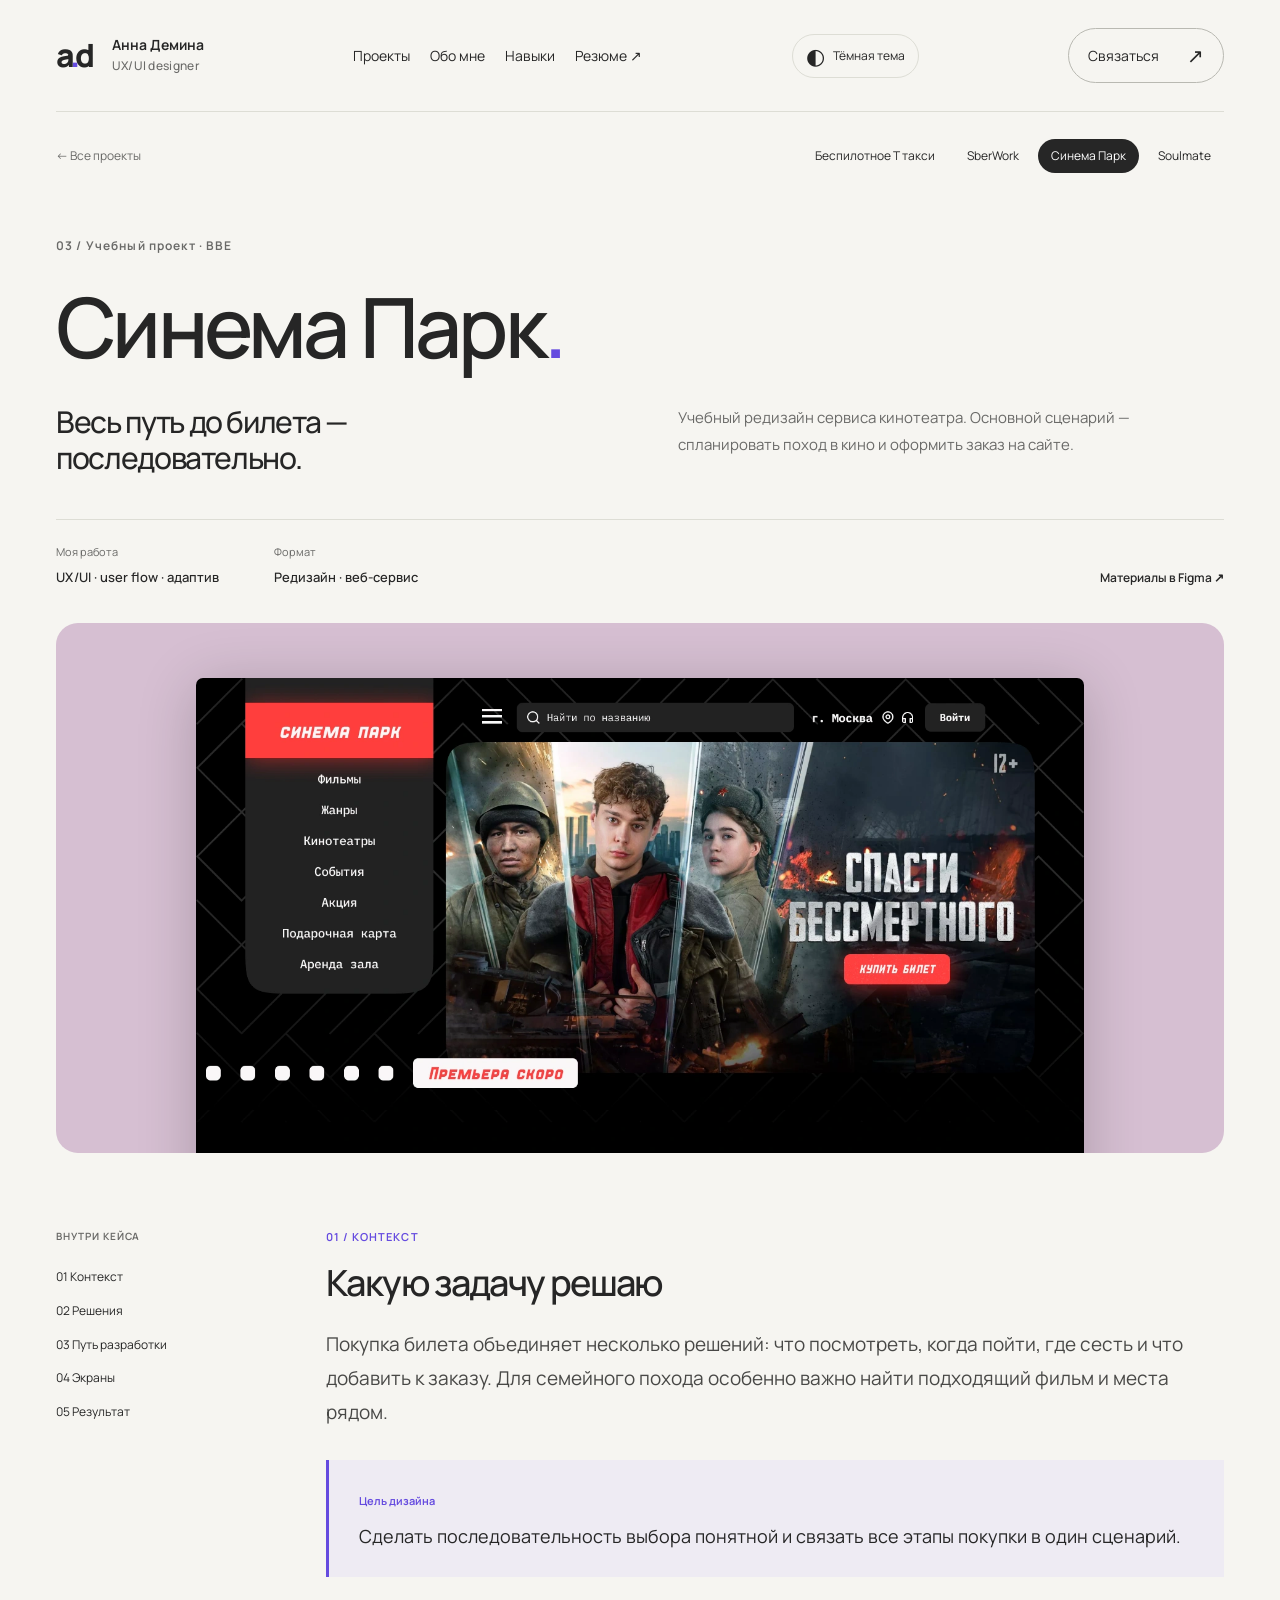
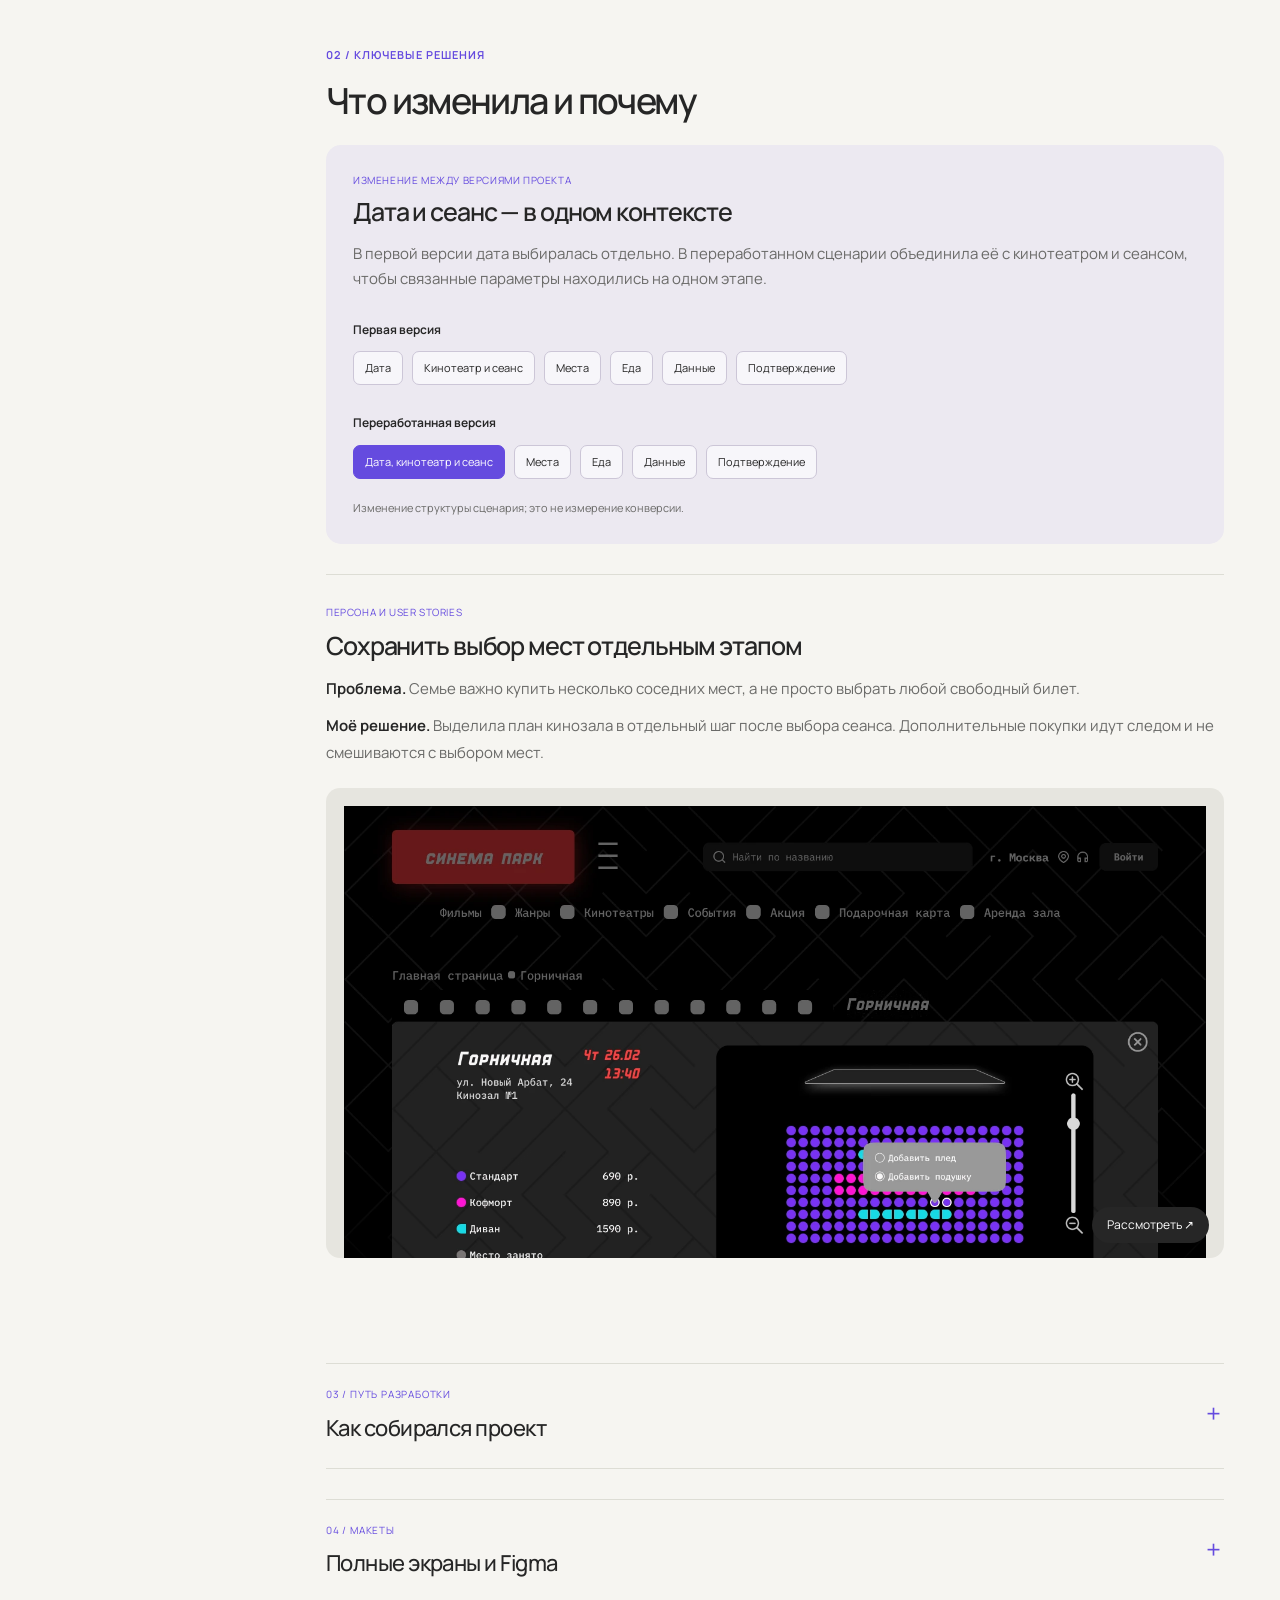
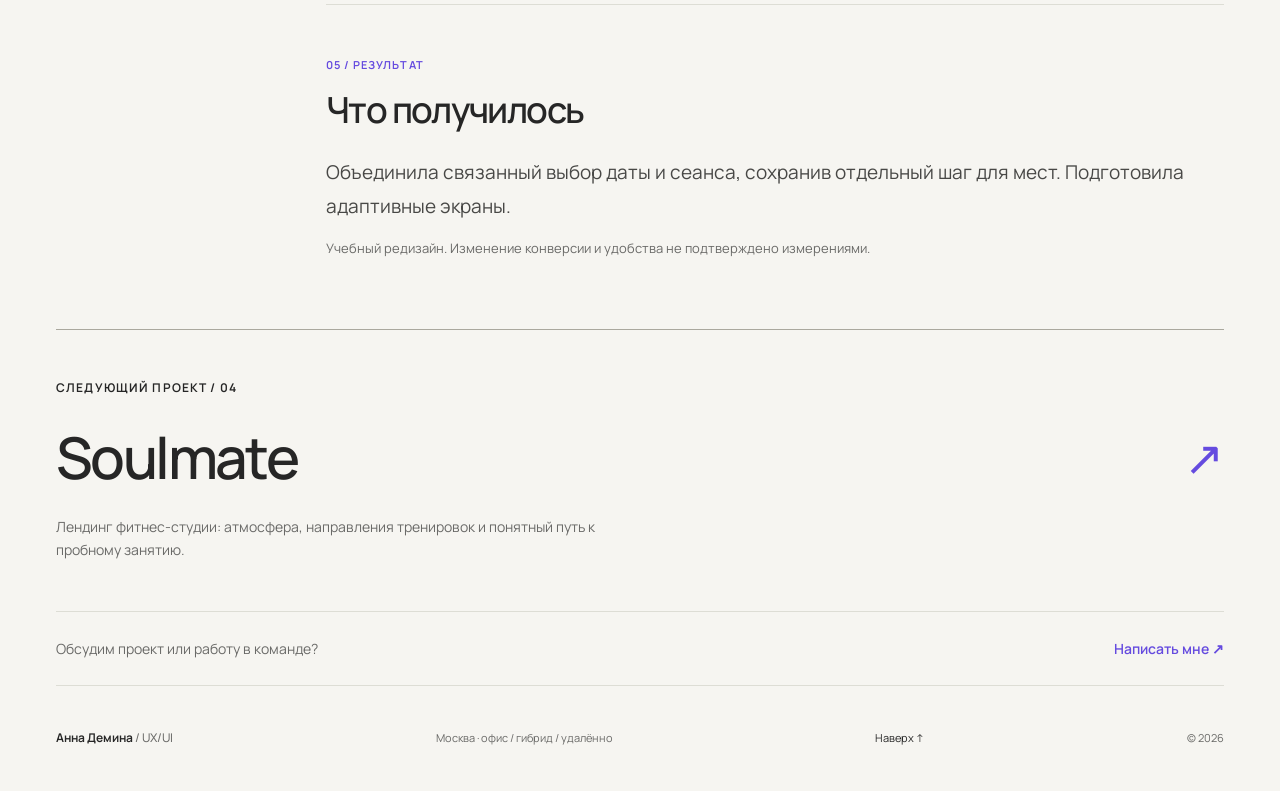
==== commit b0490908: "Add persistent light and dark theme toggle" ====
--- a/cinema.html
+++ b/cinema.html
@@ -1 +1 @@
-<!doctype html><html lang="ru"><head><meta charset="utf-8"><meta name="viewport" content="width=device-width, initial-scale=1"><meta name="theme-color" content="#f6f5f1"><title>Синема Парк — кейс Анны Деминой</title><meta name="description" content="Редизайн покупки билетов: от выбора фильма и сеанса до мест в зале и подтверждения заказа."><meta property="og:title" content="Синема Парк — кейс Анны Деминой"><meta property="og:description" content="Редизайн покупки билетов: от выбора фильма и сеанса до мест в зале и подтверждения заказа."><meta property="og:type" content="website"><link rel="canonical" href="https://anna-demina-ux-portfolio.astutetuna3.chatgpt.site/cinema.html"><link rel="icon" href="data:image/svg+xml,%3Csvg xmlns='http://www.w3.org/2000/svg' viewBox='0 0 64 64'%3E%3Crect width='64' height='64' rx='18' fill='%23624ae3'/%3E%3Cpath d='M14 46 27 18h10l13 28H39l-3-7H26l-3 7zm15-15h5l-2.5-7z' fill='white'/%3E%3C/svg%3E"><link rel="stylesheet" href="/style.css"><script defer src="/app.js"></script></head><body><a class="skip" href="#main">К содержимому</a><header class="header wrap"><a class="brand" href="/" aria-label="Анна Демина — главная"><span class="monogram">a<span>.</span>d</span><span>Анна Демина<br><small>UX/UI designer</small></span></a><nav aria-label="Основная навигация"><a href="/#projects">Проекты</a><a href="/#about">Обо мне</a><a href="/#approach">Навыки</a><a href="https://www.figma.com/design/4U0lfXwDxFG37I7NPAC4gi/?node-id=2159-189" target="_blank" rel="noopener noreferrer">Резюме ↗</a></nav><a class="header-contact" href="/#contact">Связаться <span aria-hidden="true">↗</span></a></header><main id="main"><div class="wrap case-nav" id="top"><a href="/#projects">← Все проекты</a><nav aria-label="Переключение проектов"><a href="/taxi.html" >Беспилотное Т такси</a><a href="/sberwork.html" >SberWork</a><a href="/cinema.html" aria-current="page" >Синема Парк</a><a href="/soulmate.html" >Soulmate</a></nav></div><section class="wrap case-hero"><span class="eyebrow">03 / Учебный проект · BBE</span><h1>Синема Парк<span class="purple">.</span></h1><div class="case-intro"><h2>Весь путь до билета — последовательно.</h2><p>Учебный редизайн сервиса кинотеатра. Основной сценарий — спланировать поход в кино и оформить заказ на сайте.</p></div><div class="case-facts"><div><span>Моя работа</span><strong>UX/UI · user flow · адаптив</strong></div><div><span>Формат</span><strong>Редизайн · веб-сервис</strong></div><a class="text-link" href="https://www.figma.com/design/4U0lfXwDxFG37I7NPAC4gi/?node-id=20-2" target="_blank" rel="noopener noreferrer">Материалы в Figma ↗</a></div><div class="case-cover" style="--project:#d6bfd2"><img src="/cinema-cover.webp" alt="Синема Парк — обзор интерфейса" fetchpriority="high"></div></section><div class="wrap case-layout"><aside class="case-aside"><span class="eyebrow">ВНУТРИ КЕЙСА</span><a href="#context">01 Контекст</a><a href="#decisions">02 Решения</a><a href="#process">03 Путь разработки</a><a href="#screens">04 Экраны</a><a href="#result">05 Результат</a></aside><div class="case-content"><section id="context"><span class="eyebrow">01 / КОНТЕКСТ</span><h2>Какую задачу решаю</h2><p class="large-copy">Покупка билета объединяет несколько решений: что посмотреть, когда пойти, где сесть и что добавить к заказу. Для семейного похода особенно важно найти подходящий фильм и места рядом.</p><div class="goal"><span>Цель дизайна</span><p>Сделать последовательность выбора понятной и связать все этапы покупки в один сценарий.</p></div></section><section id="decisions"><span class="eyebrow">02 / КЛЮЧЕВЫЕ РЕШЕНИЯ</span><h2>Что изменила и почему</h2><div class="evidence-list"><div class="flow-comparison"><span class="evidence-source">ИЗМЕНЕНИЕ МЕЖДУ ВЕРСИЯМИ ПРОЕКТА</span><h3>Дата и сеанс — в одном контексте</h3><p>В первой версии дата выбиралась отдельно. В переработанном сценарии объединила её с кинотеатром и сеансом, чтобы связанные параметры находились на одном этапе.</p><div><span>Первая версия</span><ol><li>Дата</li><li>Кинотеатр и сеанс</li><li>Места</li><li>Еда</li><li>Данные</li><li>Подтверждение</li></ol></div><div class="flow-new"><span>Переработанная версия</span><ol><li>Дата, кинотеатр и сеанс</li><li>Места</li><li>Еда</li><li>Данные</li><li>Подтверждение</li></ol></div><small>Изменение структуры сценария; это не измерение конверсии.</small></div><article class="evidence"><div class="evidence-copy"><span class="evidence-source">Персона и user stories</span><h3>Сохранить выбор мест отдельным этапом</h3><p><b>Проблема.</b> Семье важно купить несколько соседних мест, а не просто выбрать любой свободный билет.</p><p><b>Моё решение.</b> Выделила план кинозала в отдельный шаг после выбора сеанса. Дополнительные покупки идут следом и не смешиваются с выбором мест.</p></div><button class="evidence-image" data-zoom="/cinema-seats.webp" data-caption="Сохранить выбор мест отдельным этапом" aria-label="Увеличить: Сохранить выбор мест отдельным этапом"><img src="/cinema-seats.webp" alt="Сохранить выбор мест отдельным этапом" loading="lazy"><span>Рассмотреть ↗</span></button></article></div></section><section id="process" class="compact-section"><details class="process-details"><summary><span>03 / Путь разработки</span><strong>Как собирался проект</strong><i aria-hidden="true">+</i></summary><div class="process"><article class="process-step"><span>01</span><div><h3>От задач к пути</h3><p>Сформировала семейный сценарий и user stories. Подготовила user flow и low-fi экраны покупки.</p></div></article><article class="process-step"><span>02</span><div><h3>Визуальная система</h3><p>Выбрала тёмный фон и коралловый акцент, собрала UI kit. Проработала финальные экраны и мобильные варианты.</p></div></article></div></details></section><section id="screens" class="compact-section"><details class="screen-details"><summary><span>04 / Макеты</span><strong>Полные экраны и Figma</strong><i aria-hidden="true">+</i></summary><div class="screen-gallery"><figure><button class="image-button" data-zoom="/cinema.webp" data-caption="Главная страница" aria-label="Увеличить макет: Главная страница"><img src="/cinema.webp" alt="Главная страница — Афиша, подборки и переход к выбору фильма." loading="lazy"><span>Рассмотреть макет ↗</span></button><figcaption><strong>Главная страница</strong><span>Афиша, подборки и переход к выбору фильма.</span></figcaption></figure><figure><button class="image-button" data-zoom="/cinema-seats.webp" data-caption="Выбор мест" aria-label="Увеличить макет: Выбор мест"><img src="/cinema-seats.webp" alt="Выбор мест — Этап покупки с планом кинозала и составом заказа." loading="lazy"><span>Рассмотреть макет ↗</span></button><figcaption><strong>Выбор мест</strong><span>Этап покупки с планом кинозала и составом заказа.</span></figcaption></figure></div><a class="button outline" href="https://www.figma.com/design/4U0lfXwDxFG37I7NPAC4gi/?node-id=20-2" target="_blank" rel="noopener noreferrer">Открыть проект в Figma ↗</a></details></section><section id="result"><span class="eyebrow">05 / РЕЗУЛЬТАТ</span><h2>Что получилось</h2><p class="large-copy">Объединила связанный выбор даты и сеанса, сохранив отдельный шаг для мест. Подготовила адаптивные экраны.</p><p class="project-note">Учебный редизайн. Изменение конверсии и удобства не подтверждено измерениями.</p></section></div></div><section class="next-project wrap"><span class="eyebrow">СЛЕДУЮЩИЙ ПРОЕКТ / 04</span><a href="/soulmate.html"><h2>Soulmate</h2><span aria-hidden="true">↗</span></a><p>Лендинг фитнес-студии: атмосфера, направления тренировок и понятный путь к пробному занятию.</p></section><div class="case-contact wrap"><p>Обсудим проект или работу в команде?</p><a href="https://t.me/riapocew" target="_blank" rel="noopener noreferrer">Написать мне ↗</a></div></main><footer class="wrap footer"><a href="/" class="wordmark">Анна Демина<span> / UX/UI</span></a><p>Москва · офис / гибрид / удалённо</p><a href="#top">Наверх ↑</a><span>© 2026</span></footer><dialog class="lightbox" aria-label="Просмотр макета"><button class="close-lightbox" aria-label="Закрыть макет">Закрыть ×</button><img alt=""><p></p></dialog><div id="toast" class="toast" role="status" aria-live="polite"></div></body></html>+<!doctype html><html lang="ru"><head><meta charset="utf-8"><meta name="viewport" content="width=device-width, initial-scale=1"><script>try{document.documentElement.dataset.theme=localStorage.getItem('portfolio-theme')==='dark'?'dark':'light'}catch{document.documentElement.dataset.theme='light'}</script><meta name="theme-color" content="#f6f5f1"><title>Синема Парк — кейс Анны Деминой</title><meta name="description" content="Редизайн покупки билетов: от выбора фильма и сеанса до мест в зале и подтверждения заказа."><meta property="og:title" content="Синема Парк — кейс Анны Деминой"><meta property="og:description" content="Редизайн покупки билетов: от выбора фильма и сеанса до мест в зале и подтверждения заказа."><meta property="og:type" content="website"><link rel="canonical" href="https://riapocew-uxui.github.io/cinema.html"><link rel="icon" href="data:image/svg+xml,%3Csvg xmlns='http://www.w3.org/2000/svg' viewBox='0 0 64 64'%3E%3Crect width='64' height='64' rx='18' fill='%23624ae3'/%3E%3Cpath d='M14 46 27 18h10l13 28H39l-3-7H26l-3 7zm15-15h5l-2.5-7z' fill='white'/%3E%3C/svg%3E"><link rel="stylesheet" href="/style.css?v=theme1"><script defer src="/app.js?v=theme1"></script></head><body><a class="skip" href="#main">К содержимому</a><header class="header wrap"><a class="brand" href="/" aria-label="Анна Демина — главная"><span class="monogram">a<span>.</span>d</span><span>Анна Демина<br><small>UX/UI designer</small></span></a><nav aria-label="Основная навигация"><a href="/#projects">Проекты</a><a href="/#about">Обо мне</a><a href="/#approach">Навыки</a><a href="https://www.figma.com/design/4U0lfXwDxFG37I7NPAC4gi/?node-id=2159-189" target="_blank" rel="noopener noreferrer">Резюме ↗</a></nav><button class="theme-toggle" type="button" aria-label="Включить тёмную тему" aria-pressed="false"><span aria-hidden="true">◐</span><span class="theme-label">Тёмная тема</span></button><a class="header-contact" href="/#contact">Связаться <span aria-hidden="true">↗</span></a></header><main id="main"><div class="wrap case-nav" id="top"><a href="/#projects">← Все проекты</a><nav aria-label="Переключение проектов"><a href="/taxi.html" >Беспилотное Т такси</a><a href="/sberwork.html" >SberWork</a><a href="/cinema.html" aria-current="page" >Синема Парк</a><a href="/soulmate.html" >Soulmate</a></nav></div><section class="wrap case-hero"><span class="eyebrow">03 / Учебный проект · BBE</span><h1>Синема Парк<span class="purple">.</span></h1><div class="case-intro"><h2>Весь путь до билета — последовательно.</h2><p>Учебный редизайн сервиса кинотеатра. Основной сценарий — спланировать поход в кино и оформить заказ на сайте.</p></div><div class="case-facts"><div><span>Моя работа</span><strong>UX/UI · user flow · адаптив</strong></div><div><span>Формат</span><strong>Редизайн · веб-сервис</strong></div><a class="text-link" href="https://www.figma.com/design/4U0lfXwDxFG37I7NPAC4gi/?node-id=20-2" target="_blank" rel="noopener noreferrer">Материалы в Figma ↗</a></div><div class="case-cover" style="--project:#d6bfd2"><img src="/cinema-cover.webp" alt="Синема Парк — обзор интерфейса" fetchpriority="high"></div></section><div class="wrap case-layout"><aside class="case-aside"><span class="eyebrow">ВНУТРИ КЕЙСА</span><a href="#context">01 Контекст</a><a href="#decisions">02 Решения</a><a href="#process">03 Путь разработки</a><a href="#screens">04 Экраны</a><a href="#result">05 Результат</a></aside><div class="case-content"><section id="context"><span class="eyebrow">01 / КОНТЕКСТ</span><h2>Какую задачу решаю</h2><p class="large-copy">Покупка билета объединяет несколько решений: что посмотреть, когда пойти, где сесть и что добавить к заказу. Для семейного похода особенно важно найти подходящий фильм и места рядом.</p><div class="goal"><span>Цель дизайна</span><p>Сделать последовательность выбора понятной и связать все этапы покупки в один сценарий.</p></div></section><section id="decisions"><span class="eyebrow">02 / КЛЮЧЕВЫЕ РЕШЕНИЯ</span><h2>Что изменила и почему</h2><div class="evidence-list"><div class="flow-comparison"><span class="evidence-source">ИЗМЕНЕНИЕ МЕЖДУ ВЕРСИЯМИ ПРОЕКТА</span><h3>Дата и сеанс — в одном контексте</h3><p>В первой версии дата выбиралась отдельно. В переработанном сценарии объединила её с кинотеатром и сеансом, чтобы связанные параметры находились на одном этапе.</p><div><span>Первая версия</span><ol><li>Дата</li><li>Кинотеатр и сеанс</li><li>Места</li><li>Еда</li><li>Данные</li><li>Подтверждение</li></ol></div><div class="flow-new"><span>Переработанная версия</span><ol><li>Дата, кинотеатр и сеанс</li><li>Места</li><li>Еда</li><li>Данные</li><li>Подтверждение</li></ol></div><small>Изменение структуры сценария; это не измерение конверсии.</small></div><article class="evidence"><div class="evidence-copy"><span class="evidence-source">Персона и user stories</span><h3>Сохранить выбор мест отдельным этапом</h3><p><b>Проблема.</b> Семье важно купить несколько соседних мест, а не просто выбрать любой свободный билет.</p><p><b>Моё решение.</b> Выделила план кинозала в отдельный шаг после выбора сеанса. Дополнительные покупки идут следом и не смешиваются с выбором мест.</p></div><button class="evidence-image" data-zoom="/cinema-seats.webp" data-caption="Сохранить выбор мест отдельным этапом" aria-label="Увеличить: Сохранить выбор мест отдельным этапом"><img src="/cinema-seats.webp" alt="Сохранить выбор мест отдельным этапом" loading="lazy"><span>Рассмотреть ↗</span></button></article></div></section><section id="process" class="compact-section"><details class="process-details"><summary><span>03 / Путь разработки</span><strong>Как собирался проект</strong><i aria-hidden="true">+</i></summary><div class="process"><article class="process-step"><span>01</span><div><h3>От задач к пути</h3><p>Сформировала семейный сценарий и user stories. Подготовила user flow и low-fi экраны покупки.</p></div></article><article class="process-step"><span>02</span><div><h3>Визуальная система</h3><p>Выбрала тёмный фон и коралловый акцент, собрала UI kit. Проработала финальные экраны и мобильные варианты.</p></div></article></div></details></section><section id="screens" class="compact-section"><details class="screen-details"><summary><span>04 / Макеты</span><strong>Полные экраны и Figma</strong><i aria-hidden="true">+</i></summary><div class="screen-gallery"><figure><button class="image-button" data-zoom="/cinema.webp" data-caption="Главная страница" aria-label="Увеличить макет: Главная страница"><img src="/cinema.webp" alt="Главная страница — Афиша, подборки и переход к выбору фильма." loading="lazy"><span>Рассмотреть макет ↗</span></button><figcaption><strong>Главная страница</strong><span>Афиша, подборки и переход к выбору фильма.</span></figcaption></figure><figure><button class="image-button" data-zoom="/cinema-seats.webp" data-caption="Выбор мест" aria-label="Увеличить макет: Выбор мест"><img src="/cinema-seats.webp" alt="Выбор мест — Этап покупки с планом кинозала и составом заказа." loading="lazy"><span>Рассмотреть макет ↗</span></button><figcaption><strong>Выбор мест</strong><span>Этап покупки с планом кинозала и составом заказа.</span></figcaption></figure></div><a class="button outline" href="https://www.figma.com/design/4U0lfXwDxFG37I7NPAC4gi/?node-id=20-2" target="_blank" rel="noopener noreferrer">Открыть проект в Figma ↗</a></details></section><section id="result"><span class="eyebrow">05 / РЕЗУЛЬТАТ</span><h2>Что получилось</h2><p class="large-copy">Объединила связанный выбор даты и сеанса, сохранив отдельный шаг для мест. Подготовила адаптивные экраны.</p><p class="project-note">Учебный редизайн. Изменение конверсии и удобства не подтверждено измерениями.</p></section></div></div><section class="next-project wrap"><span class="eyebrow">СЛЕДУЮЩИЙ ПРОЕКТ / 04</span><a href="/soulmate.html"><h2>Soulmate</h2><span aria-hidden="true">↗</span></a><p>Лендинг фитнес-студии: атмосфера, направления тренировок и понятный путь к пробному занятию.</p></section><div class="case-contact wrap"><p>Обсудим проект или работу в команде?</p><a href="https://t.me/riapocew" target="_blank" rel="noopener noreferrer">Написать мне ↗</a></div></main><footer class="wrap footer"><a href="/" class="wordmark">Анна Демина<span> / UX/UI</span></a><p>Москва · офис / гибрид / удалённо</p><a href="#top">Наверх ↑</a><span>© 2026</span></footer><dialog class="lightbox" aria-label="Просмотр макета"><button class="close-lightbox" aria-label="Закрыть макет">Закрыть ×</button><img alt=""><p></p></dialog><div id="toast" class="toast" role="status" aria-live="polite"></div></body></html>
--- a/style.css
+++ b/style.css
@@ -14,3 +14,26 @@
 @media(max-width:760px){.about-grid{gap:30px}.portrait-collage{width:min(100%,330px);margin-top:22px}.about-portraits{padding-inline:5px}.about-copy h3{margin-top:0}}
 
 .hero .hero-discipline{font-size:clamp(30px,4.5vw,60px);line-height:1.15;font-weight:450;letter-spacing:-.045em;color:var(--purple);margin-top:8px}
+
+/* Accessible light/dark themes; artwork retains its original colors. */
+:root{color-scheme:light}
+.theme-toggle{display:inline-flex;align-items:center;justify-content:center;gap:8px;flex-shrink:0;min-height:44px;padding:9px 13px;border:1px solid var(--line);border-radius:24px;background:transparent;color:var(--ink);font-size:12px;line-height:1.3;white-space:nowrap}
+.theme-toggle>span:first-child{font-size:22px;line-height:1}.theme-toggle:hover{background:var(--soft)}
+.header{gap:20px}.header nav{gap:20px}
+html[data-theme="dark"]{color-scheme:dark;--bg:#19191d;--ink:#f2f0f7;--muted:#b6b3c1;--line:#414049;--purple:#b9a7ff;--soft:#302b40}
+[data-theme="dark"] .about-section{background:#232329}
+[data-theme="dark"] .hero-note{background:#302b40;border-color:#494057}
+[data-theme="dark"] .hero-note:before{background:#595164aa;border-color:#746b7f}
+[data-theme="dark"] .primary{background:#8064ed;color:#fff}
+[data-theme="dark"] .primary:hover{background:#7053dc}
+[data-theme="dark"] .header-contact:hover,[data-theme="dark"] .round-arrow,[data-theme="dark"] .project-card:hover .round-arrow,[data-theme="dark"] .toast,[data-theme="dark"] .image-button>span,[data-theme="dark"] .evidence-image>span,[data-theme="dark"] .case-nav nav a[aria-current]{background:#e9e3fa;color:#211d2b}
+[data-theme="dark"] .goal,[data-theme="dark"] .flow-comparison{background:#302b40}
+[data-theme="dark"] .flow,[data-theme="dark"] .image-button,[data-theme="dark"] .evidence-image,[data-theme="dark"] .lightbox{background:#29292f}
+[data-theme="dark"] .flow-comparison li{background:#242129;border-color:#51495f}
+[data-theme="dark"] .flow-new li:first-child{background:#8064ed;color:#fff}
+[data-theme="dark"] .case-content .large-copy{color:#d2cedb}
+[data-theme="dark"] .about-facts,[data-theme="dark"] .about-facts>div,[data-theme="dark"] .approach-grid article,[data-theme="dark"] .next-project,[data-theme="dark"] .outline{border-color:var(--line)}
+[data-theme="dark"] .close-lightbox{background:#302b40;color:var(--ink);border-color:#655b77}
+[data-theme="dark"] .contact-section{background:#121216}
+@media(max-width:1100px){.header{gap:14px}.header nav{gap:15px}.theme-label{display:none}.theme-toggle{width:44px;padding:8px}}
+@media(max-width:760px){.header{flex-wrap:wrap;height:auto;min-height:98px;padding-block:18px;gap:12px}.header .brand{margin-right:auto}.header .theme-toggle{display:inline-flex}.header .header-contact{margin-left:0}.header nav{width:100%;order:4}.theme-toggle{min-width:44px}}
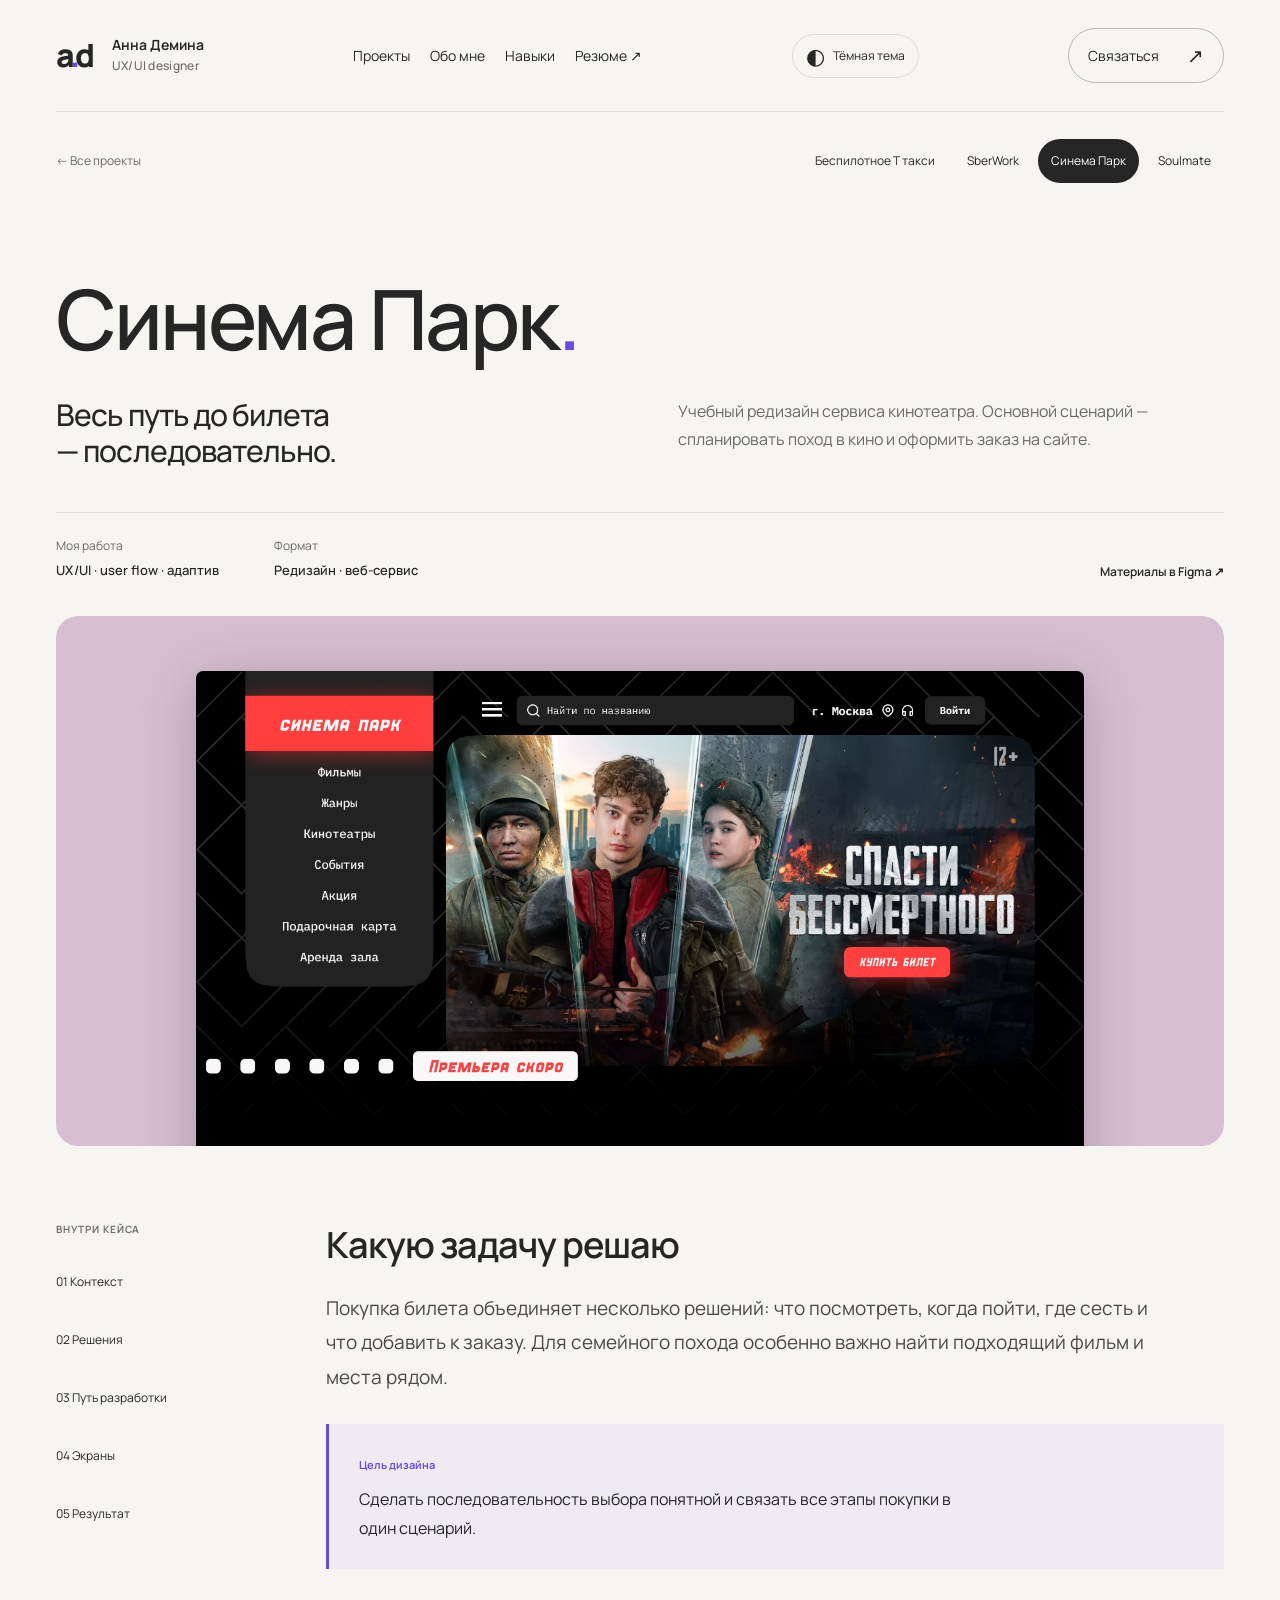
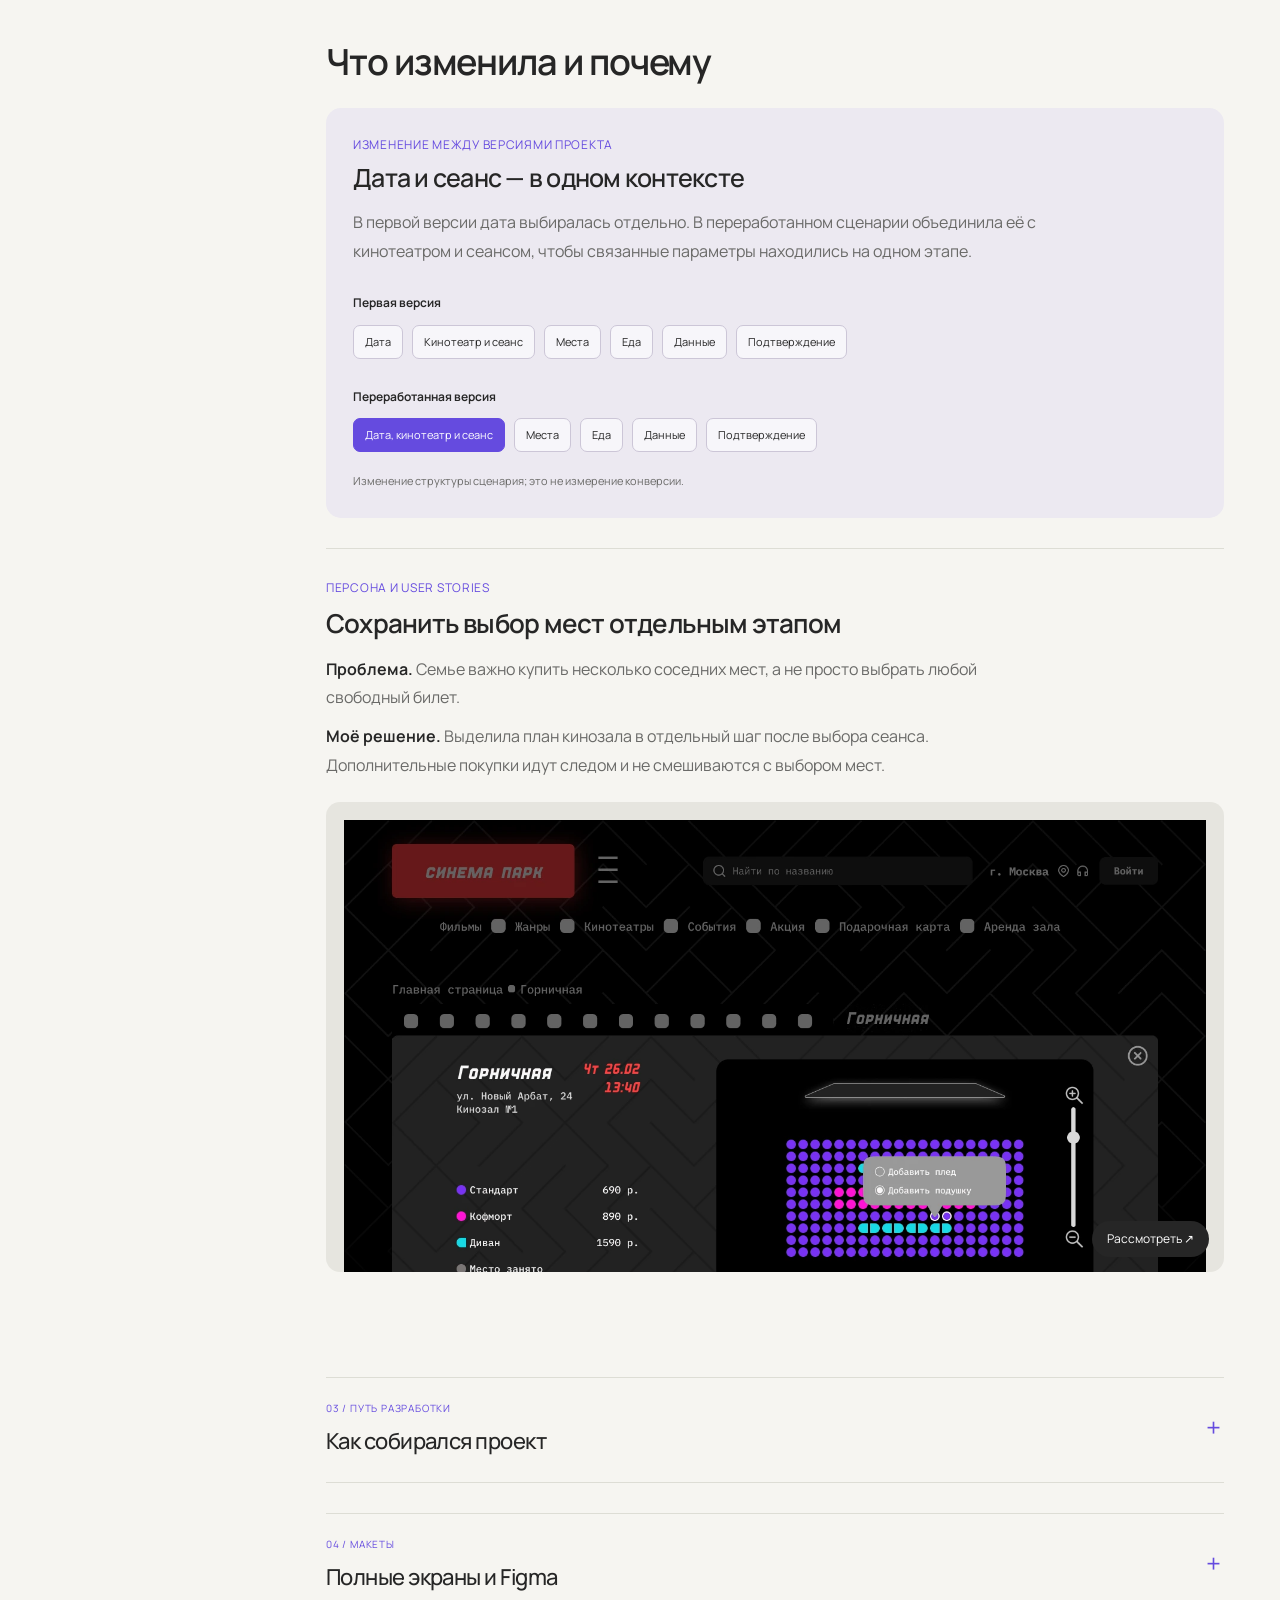
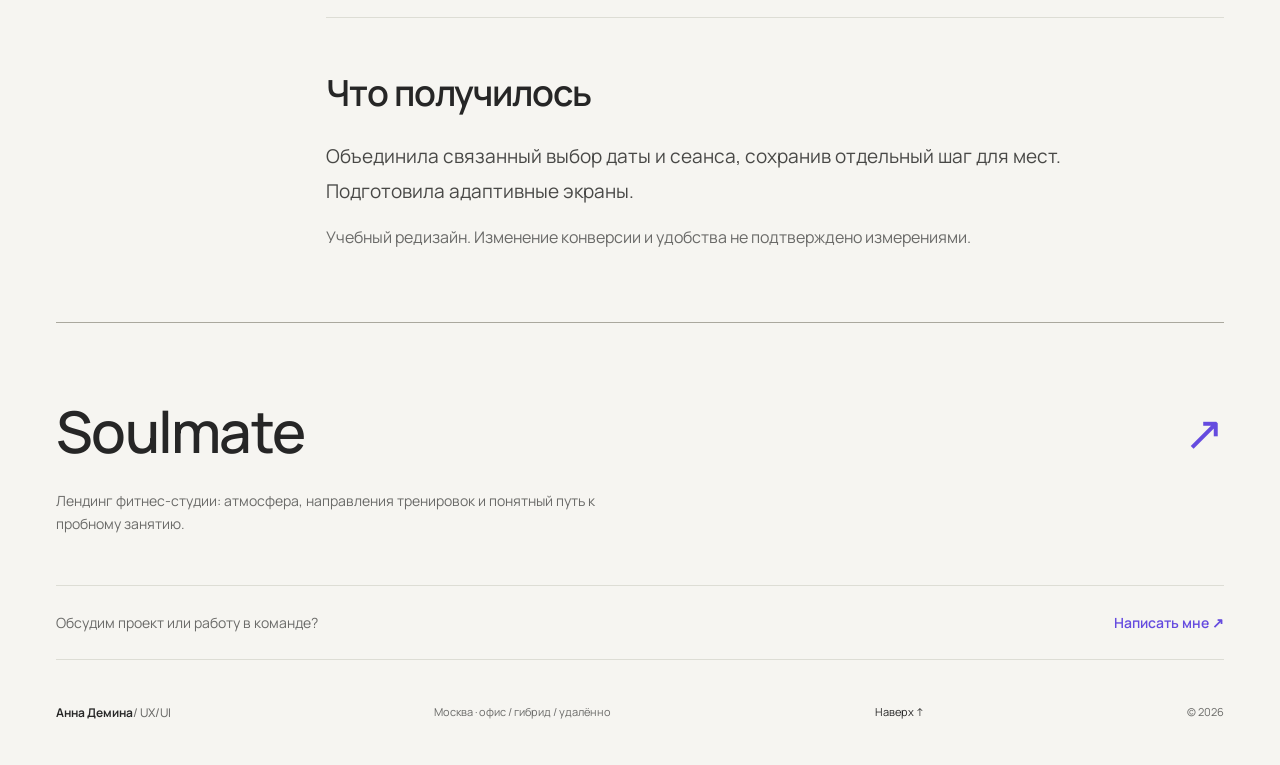
==== commit dd32317b: "Improve portfolio accessibility and responsive typography" ====
--- a/cinema.html
+++ b/cinema.html
@@ -1 +1 @@
-<!doctype html><html lang="ru"><head><meta charset="utf-8"><meta name="viewport" content="width=device-width, initial-scale=1"><script>try{document.documentElement.dataset.theme=localStorage.getItem('portfolio-theme')==='dark'?'dark':'light'}catch{document.documentElement.dataset.theme='light'}</script><meta name="theme-color" content="#f6f5f1"><title>Синема Парк — кейс Анны Деминой</title><meta name="description" content="Редизайн покупки билетов: от выбора фильма и сеанса до мест в зале и подтверждения заказа."><meta property="og:title" content="Синема Парк — кейс Анны Деминой"><meta property="og:description" content="Редизайн покупки билетов: от выбора фильма и сеанса до мест в зале и подтверждения заказа."><meta property="og:type" content="website"><link rel="canonical" href="https://riapocew-uxui.github.io/cinema.html"><link rel="icon" href="data:image/svg+xml,%3Csvg xmlns='http://www.w3.org/2000/svg' viewBox='0 0 64 64'%3E%3Crect width='64' height='64' rx='18' fill='%23624ae3'/%3E%3Cpath d='M14 46 27 18h10l13 28H39l-3-7H26l-3 7zm15-15h5l-2.5-7z' fill='white'/%3E%3C/svg%3E"><link rel="stylesheet" href="/style.css?v=theme1"><script defer src="/app.js?v=theme1"></script></head><body><a class="skip" href="#main">К содержимому</a><header class="header wrap"><a class="brand" href="/" aria-label="Анна Демина — главная"><span class="monogram">a<span>.</span>d</span><span>Анна Демина<br><small>UX/UI designer</small></span></a><nav aria-label="Основная навигация"><a href="/#projects">Проекты</a><a href="/#about">Обо мне</a><a href="/#approach">Навыки</a><a href="https://www.figma.com/design/4U0lfXwDxFG37I7NPAC4gi/?node-id=2159-189" target="_blank" rel="noopener noreferrer">Резюме ↗</a></nav><button class="theme-toggle" type="button" aria-label="Включить тёмную тему" aria-pressed="false"><span aria-hidden="true">◐</span><span class="theme-label">Тёмная тема</span></button><a class="header-contact" href="/#contact">Связаться <span aria-hidden="true">↗</span></a></header><main id="main"><div class="wrap case-nav" id="top"><a href="/#projects">← Все проекты</a><nav aria-label="Переключение проектов"><a href="/taxi.html" >Беспилотное Т такси</a><a href="/sberwork.html" >SberWork</a><a href="/cinema.html" aria-current="page" >Синема Парк</a><a href="/soulmate.html" >Soulmate</a></nav></div><section class="wrap case-hero"><span class="eyebrow">03 / Учебный проект · BBE</span><h1>Синема Парк<span class="purple">.</span></h1><div class="case-intro"><h2>Весь путь до билета — последовательно.</h2><p>Учебный редизайн сервиса кинотеатра. Основной сценарий — спланировать поход в кино и оформить заказ на сайте.</p></div><div class="case-facts"><div><span>Моя работа</span><strong>UX/UI · user flow · адаптив</strong></div><div><span>Формат</span><strong>Редизайн · веб-сервис</strong></div><a class="text-link" href="https://www.figma.com/design/4U0lfXwDxFG37I7NPAC4gi/?node-id=20-2" target="_blank" rel="noopener noreferrer">Материалы в Figma ↗</a></div><div class="case-cover" style="--project:#d6bfd2"><img src="/cinema-cover.webp" alt="Синема Парк — обзор интерфейса" fetchpriority="high"></div></section><div class="wrap case-layout"><aside class="case-aside"><span class="eyebrow">ВНУТРИ КЕЙСА</span><a href="#context">01 Контекст</a><a href="#decisions">02 Решения</a><a href="#process">03 Путь разработки</a><a href="#screens">04 Экраны</a><a href="#result">05 Результат</a></aside><div class="case-content"><section id="context"><span class="eyebrow">01 / КОНТЕКСТ</span><h2>Какую задачу решаю</h2><p class="large-copy">Покупка билета объединяет несколько решений: что посмотреть, когда пойти, где сесть и что добавить к заказу. Для семейного похода особенно важно найти подходящий фильм и места рядом.</p><div class="goal"><span>Цель дизайна</span><p>Сделать последовательность выбора понятной и связать все этапы покупки в один сценарий.</p></div></section><section id="decisions"><span class="eyebrow">02 / КЛЮЧЕВЫЕ РЕШЕНИЯ</span><h2>Что изменила и почему</h2><div class="evidence-list"><div class="flow-comparison"><span class="evidence-source">ИЗМЕНЕНИЕ МЕЖДУ ВЕРСИЯМИ ПРОЕКТА</span><h3>Дата и сеанс — в одном контексте</h3><p>В первой версии дата выбиралась отдельно. В переработанном сценарии объединила её с кинотеатром и сеансом, чтобы связанные параметры находились на одном этапе.</p><div><span>Первая версия</span><ol><li>Дата</li><li>Кинотеатр и сеанс</li><li>Места</li><li>Еда</li><li>Данные</li><li>Подтверждение</li></ol></div><div class="flow-new"><span>Переработанная версия</span><ol><li>Дата, кинотеатр и сеанс</li><li>Места</li><li>Еда</li><li>Данные</li><li>Подтверждение</li></ol></div><small>Изменение структуры сценария; это не измерение конверсии.</small></div><article class="evidence"><div class="evidence-copy"><span class="evidence-source">Персона и user stories</span><h3>Сохранить выбор мест отдельным этапом</h3><p><b>Проблема.</b> Семье важно купить несколько соседних мест, а не просто выбрать любой свободный билет.</p><p><b>Моё решение.</b> Выделила план кинозала в отдельный шаг после выбора сеанса. Дополнительные покупки идут следом и не смешиваются с выбором мест.</p></div><button class="evidence-image" data-zoom="/cinema-seats.webp" data-caption="Сохранить выбор мест отдельным этапом" aria-label="Увеличить: Сохранить выбор мест отдельным этапом"><img src="/cinema-seats.webp" alt="Сохранить выбор мест отдельным этапом" loading="lazy"><span>Рассмотреть ↗</span></button></article></div></section><section id="process" class="compact-section"><details class="process-details"><summary><span>03 / Путь разработки</span><strong>Как собирался проект</strong><i aria-hidden="true">+</i></summary><div class="process"><article class="process-step"><span>01</span><div><h3>От задач к пути</h3><p>Сформировала семейный сценарий и user stories. Подготовила user flow и low-fi экраны покупки.</p></div></article><article class="process-step"><span>02</span><div><h3>Визуальная система</h3><p>Выбрала тёмный фон и коралловый акцент, собрала UI kit. Проработала финальные экраны и мобильные варианты.</p></div></article></div></details></section><section id="screens" class="compact-section"><details class="screen-details"><summary><span>04 / Макеты</span><strong>Полные экраны и Figma</strong><i aria-hidden="true">+</i></summary><div class="screen-gallery"><figure><button class="image-button" data-zoom="/cinema.webp" data-caption="Главная страница" aria-label="Увеличить макет: Главная страница"><img src="/cinema.webp" alt="Главная страница — Афиша, подборки и переход к выбору фильма." loading="lazy"><span>Рассмотреть макет ↗</span></button><figcaption><strong>Главная страница</strong><span>Афиша, подборки и переход к выбору фильма.</span></figcaption></figure><figure><button class="image-button" data-zoom="/cinema-seats.webp" data-caption="Выбор мест" aria-label="Увеличить макет: Выбор мест"><img src="/cinema-seats.webp" alt="Выбор мест — Этап покупки с планом кинозала и составом заказа." loading="lazy"><span>Рассмотреть макет ↗</span></button><figcaption><strong>Выбор мест</strong><span>Этап покупки с планом кинозала и составом заказа.</span></figcaption></figure></div><a class="button outline" href="https://www.figma.com/design/4U0lfXwDxFG37I7NPAC4gi/?node-id=20-2" target="_blank" rel="noopener noreferrer">Открыть проект в Figma ↗</a></details></section><section id="result"><span class="eyebrow">05 / РЕЗУЛЬТАТ</span><h2>Что получилось</h2><p class="large-copy">Объединила связанный выбор даты и сеанса, сохранив отдельный шаг для мест. Подготовила адаптивные экраны.</p><p class="project-note">Учебный редизайн. Изменение конверсии и удобства не подтверждено измерениями.</p></section></div></div><section class="next-project wrap"><span class="eyebrow">СЛЕДУЮЩИЙ ПРОЕКТ / 04</span><a href="/soulmate.html"><h2>Soulmate</h2><span aria-hidden="true">↗</span></a><p>Лендинг фитнес-студии: атмосфера, направления тренировок и понятный путь к пробному занятию.</p></section><div class="case-contact wrap"><p>Обсудим проект или работу в команде?</p><a href="https://t.me/riapocew" target="_blank" rel="noopener noreferrer">Написать мне ↗</a></div></main><footer class="wrap footer"><a href="/" class="wordmark">Анна Демина<span> / UX/UI</span></a><p>Москва · офис / гибрид / удалённо</p><a href="#top">Наверх ↑</a><span>© 2026</span></footer><dialog class="lightbox" aria-label="Просмотр макета"><button class="close-lightbox" aria-label="Закрыть макет">Закрыть ×</button><img alt=""><p></p></dialog><div id="toast" class="toast" role="status" aria-live="polite"></div></body></html>+<!doctype html><html lang="ru"><head><meta charset="utf-8"><meta name="viewport" content="width=device-width, initial-scale=1"><script>try{document.documentElement.dataset.theme=localStorage.getItem('portfolio-theme')==='dark'?'dark':'light'}catch{document.documentElement.dataset.theme='light'}</script><meta name="theme-color" content="#f6f5f1"><title>Синема Парк — кейс Анны Деминой</title><meta name="description" content="Редизайн покупки билетов: от выбора фильма и сеанса до мест в зале и подтверждения заказа."><meta property="og:title" content="Синема Парк — кейс Анны Деминой"><meta property="og:description" content="Редизайн покупки билетов: от выбора фильма и сеанса до мест в зале и подтверждения заказа."><meta property="og:type" content="website"><link rel="canonical" href="https://riapocew-uxui.github.io/cinema.html"><link rel="icon" href="data:image/svg+xml,%3Csvg xmlns='http://www.w3.org/2000/svg' viewBox='0 0 64 64'%3E%3Crect width='64' height='64' rx='18' fill='%23624ae3'/%3E%3Cpath d='M14 46 27 18h10l13 28H39l-3-7H26l-3 7zm15-15h5l-2.5-7z' fill='white'/%3E%3C/svg%3E"><link rel="stylesheet" href="/style.css?v=polish2"><script defer src="/app.js?v=polish2"></script></head><body><a class="skip" href="#main">К содержимому</a><header class="header wrap"><a class="brand" href="/" aria-label="Анна Демина — главная"><span class="monogram">a<span>.</span>d</span><span>Анна Демина<br><small>UX/UI designer</small></span></a><nav aria-label="Основная навигация"><a href="/#projects">Проекты</a><a href="/#about">Обо мне</a><a href="/#approach">Навыки</a><a href="https://www.figma.com/design/4U0lfXwDxFG37I7NPAC4gi/?node-id=2159-189" target="_blank" rel="noopener noreferrer">Резюме ↗</a></nav><button class="theme-toggle" type="button" aria-label="Включить тёмную тему" aria-pressed="false"><span aria-hidden="true">◐</span><span class="theme-label">Тёмная тема</span></button><a class="header-contact" href="/#contact">Связаться <span aria-hidden="true">↗</span></a></header><main id="main" tabindex="-1"><div class="wrap case-nav" id="top"><a href="/#projects">← Все проекты</a><nav aria-label="Переключение проектов"><a href="/taxi.html" >Беспилотное Т такси</a><a href="/sberwork.html" >SberWork</a><a href="/cinema.html" aria-current="page" >Синема Парк</a><a href="/soulmate.html" >Soulmate</a></nav></div><section class="wrap case-hero"><h1>Синема Парк<span class="purple">.</span></h1><div class="case-intro"><h2>Весь путь до билета — последовательно.</h2><p>Учебный редизайн сервиса кинотеатра. Основной сценарий — спланировать поход в кино и оформить заказ на сайте.</p></div><div class="case-facts"><div><span>Моя работа</span><strong>UX/UI · user flow · адаптив</strong></div><div><span>Формат</span><strong>Редизайн · веб-сервис</strong></div><a class="text-link" href="https://www.figma.com/design/4U0lfXwDxFG37I7NPAC4gi/?node-id=20-2" target="_blank" rel="noopener noreferrer">Материалы в Figma ↗</a></div><div class="case-cover" style="--project:#d6bfd2"><img src="/cinema-cover.webp" alt="Синема Парк — обзор интерфейса" fetchpriority="high"></div></section><div class="wrap case-layout"><aside class="case-aside"><span class="eyebrow">ВНУТРИ КЕЙСА</span><a href="#context">01 Контекст</a><a href="#decisions">02 Решения</a><a href="#process">03 Путь разработки</a><a href="#screens">04 Экраны</a><a href="#result">05 Результат</a></aside><div class="case-content"><section id="context"><h2>Какую задачу решаю</h2><p class="large-copy">Покупка билета объединяет несколько решений: что посмотреть, когда пойти, где сесть и что добавить к заказу. Для семейного похода особенно важно найти подходящий фильм и места рядом.</p><div class="goal"><span>Цель дизайна</span><p>Сделать последовательность выбора понятной и связать все этапы покупки в один сценарий.</p></div></section><section id="decisions"><h2>Что изменила и почему</h2><div class="evidence-list"><div class="flow-comparison"><span class="evidence-source">ИЗМЕНЕНИЕ МЕЖДУ ВЕРСИЯМИ ПРОЕКТА</span><h3>Дата и сеанс — в одном контексте</h3><p>В первой версии дата выбиралась отдельно. В переработанном сценарии объединила её с кинотеатром и сеансом, чтобы связанные параметры находились на одном этапе.</p><div><span>Первая версия</span><ol><li>Дата</li><li>Кинотеатр и сеанс</li><li>Места</li><li>Еда</li><li>Данные</li><li>Подтверждение</li></ol></div><div class="flow-new"><span>Переработанная версия</span><ol><li>Дата, кинотеатр и сеанс</li><li>Места</li><li>Еда</li><li>Данные</li><li>Подтверждение</li></ol></div><small>Изменение структуры сценария; это не измерение конверсии.</small></div><article class="evidence"><div class="evidence-copy"><span class="evidence-source">Персона и user stories</span><h3>Сохранить выбор мест отдельным этапом</h3><p><b>Проблема.</b> Семье важно купить несколько соседних мест, а не просто выбрать любой свободный билет.</p><p><b>Моё решение.</b> Выделила план кинозала в отдельный шаг после выбора сеанса. Дополнительные покупки идут следом и не смешиваются с выбором мест.</p></div><button class="evidence-image" data-zoom="/cinema-seats.webp" data-caption="Сохранить выбор мест отдельным этапом" aria-label="Увеличить: Сохранить выбор мест отдельным этапом"><img src="/cinema-seats.webp" alt="Сохранить выбор мест отдельным этапом" loading="lazy"><span>Рассмотреть ↗</span></button></article></div></section><section id="process" class="compact-section"><details class="process-details"><summary><span>03 / Путь разработки</span><strong>Как собирался проект</strong><i aria-hidden="true">+</i></summary><div class="process"><article class="process-step"><span>01</span><div><h3>От задач к пути</h3><p>Сформировала семейный сценарий и user stories. Подготовила user flow и low-fi экраны покупки.</p></div></article><article class="process-step"><span>02</span><div><h3>Визуальная система</h3><p>Выбрала тёмный фон и коралловый акцент, собрала UI kit. Проработала финальные экраны и мобильные варианты.</p></div></article></div></details></section><section id="screens" class="compact-section"><details class="screen-details"><summary><span>04 / Макеты</span><strong>Полные экраны и Figma</strong><i aria-hidden="true">+</i></summary><div class="screen-gallery"><figure><button class="image-button" data-zoom="/cinema.webp" data-caption="Главная страница" aria-label="Увеличить макет: Главная страница"><img src="/cinema.webp" alt="Главная страница — Афиша, подборки и переход к выбору фильма." loading="lazy"><span>Рассмотреть макет ↗</span></button><figcaption><strong>Главная страница</strong><span>Афиша, подборки и переход к выбору фильма.</span></figcaption></figure><figure><button class="image-button" data-zoom="/cinema-seats.webp" data-caption="Выбор мест" aria-label="Увеличить макет: Выбор мест"><img src="/cinema-seats.webp" alt="Выбор мест — Этап покупки с планом кинозала и составом заказа." loading="lazy"><span>Рассмотреть макет ↗</span></button><figcaption><strong>Выбор мест</strong><span>Этап покупки с планом кинозала и составом заказа.</span></figcaption></figure></div><a class="button outline" href="https://www.figma.com/design/4U0lfXwDxFG37I7NPAC4gi/?node-id=20-2" target="_blank" rel="noopener noreferrer">Открыть проект в Figma ↗</a></details></section><section id="result"><h2>Что получилось</h2><p class="large-copy">Объединила связанный выбор даты и сеанса, сохранив отдельный шаг для мест. Подготовила адаптивные экраны.</p><p class="project-note">Учебный редизайн. Изменение конверсии и удобства не подтверждено измерениями.</p></section></div></div><section class="next-project wrap"><a href="/soulmate.html"><h2>Soulmate</h2><span aria-hidden="true">↗</span></a><p>Лендинг фитнес-студии: атмосфера, направления тренировок и понятный путь к пробному занятию.</p></section><div class="case-contact wrap"><p>Обсудим проект или работу в команде?</p><a href="https://t.me/riapocew" target="_blank" rel="noopener noreferrer">Написать мне ↗</a></div></main><footer class="wrap footer"><a href="/" class="wordmark">Анна Демина<span> / UX/UI</span></a><p>Москва · офис / гибрид / удалённо</p><a href="#top">Наверх ↑</a><span>© 2026</span></footer><dialog class="lightbox" aria-label="Просмотр макета"><button class="close-lightbox" aria-label="Закрыть макет">Закрыть ×</button><img alt=""><p></p></dialog><div id="toast" class="toast" role="status" aria-live="polite"></div></body></html>
--- a/style.css
+++ b/style.css
@@ -37,3 +37,22 @@
 [data-theme="dark"] .contact-section{background:#121216}
 @media(max-width:1100px){.header{gap:14px}.header nav{gap:15px}.theme-label{display:none}.theme-toggle{width:44px;padding:8px}}
 @media(max-width:760px){.header{flex-wrap:wrap;height:auto;min-height:98px;padding-block:18px;gap:12px}.header .brand{margin-right:auto}.header .theme-toggle{display:inline-flex}.header .header-contact{margin-left:0}.header nav{width:100%;order:4}.theme-toggle{min-width:44px}}
+
+/* Portfolio refinement: reading hierarchy, keyboard access, narrow layouts. */
+:root{--heading-section:clamp(2rem,1.5rem + 1.8vw,2.875rem);--heading-item:clamp(1.375rem,1.15rem + .8vw,1.625rem)}
+h1,h2,h3{letter-spacing:-.03em;text-wrap:balance;overflow-wrap:break-word}
+p{text-wrap:pretty}.hero h1{letter-spacing:-.04em}.hero .hero-discipline{letter-spacing:-.03em}
+.section-heading h2,.about-copy h2{font-size:var(--heading-section);line-height:1.2;margin:0 0 20px;font-weight:600}
+.section-heading h2{margin-bottom:0}.case-content h2{font-size:clamp(1.75rem,1.45rem + 1vw,2.25rem);line-height:1.25;font-weight:600;margin-top:0}
+.card-title h3,.approach-grid h3,.evidence h3,.solutions h3,.process-step h3{font-size:var(--heading-item);line-height:1.3;font-weight:600}
+.about-copy>p,.case-content p,.project-card>p,.approach-grid p{font-size:1rem;line-height:1.8;max-width:70ch}
+.case-intro p,.section-heading>p{font-size:1rem}.card-title>span,.tags span,.case-facts span,.evidence-source,figcaption span{font-size:.75rem;line-height:1.6}
+.header nav a,.case-nav a,.case-aside a,.footer>a,.quiet-link{min-height:44px;display:inline-flex;align-items:center}
+.header-contact,.email-row button{min-height:44px}.email-row button{min-width:44px}.email-row a{overflow-wrap:anywhere;min-height:44px;display:flex;align-items:center}
+:focus-visible{outline:3px solid var(--purple);outline-offset:4px}.skip{top:-100px}.skip:focus{top:12px}
+[data-theme="dark"] .skip{background:#f2f0f7;color:#19191d}
+[data-theme="dark"] .primary,[data-theme="dark"] .flow-new li:first-child{background:#654bdf;color:#fff}
+.lightbox{color:var(--ink)}.close-lightbox{min-height:44px}.about-copy,.hero-statement,.case-intro>*{min-width:0}
+@media(max-width:1000px){.header{flex-wrap:wrap;height:auto;padding-block:20px}.header .brand{margin-right:auto}.header nav{display:flex;order:4;width:100%;flex-wrap:wrap;gap:4px 24px}.header nav a{font-size:.875rem}.header nav{justify-content:flex-start}}
+@media(max-width:760px){.header{gap:10px}.header nav{display:flex}.brand small{font-size:.75rem}.hero-meta,.availability,.eyebrow,.hero-line,.case-nav nav a,.case-nav>a,.case-aside,.case-aside .eyebrow,.footer p,.footer>a:nth-last-child(2),.footer>span,.contact-top .eyebrow,.contact-top .availability{font-size:.75rem}.hero-meta{flex-wrap:wrap}.hero-statement>p{font-size:1rem}.desktop-br{display:none}.hero-actions{gap:12px}.case-nav nav a{min-height:44px}.case-aside{gap:4px 16px}.section-heading{margin-bottom:28px}.about-copy h2{margin-top:0}.card-title>span,.evidence-source{font-size:.75rem}.tools-row>div{flex-wrap:wrap}.about-facts>div{font-size:.8125rem}.portrait-collage{width:min(90%,300px)}.project-art{height:auto;aspect-ratio:1.12}.contact-links,.contact-bottom{min-width:0}.contact-section h2{font-size:clamp(2rem,8.5vw,2.75rem)}.footer{flex-wrap:wrap}.footer .wordmark,.footer p{width:auto}.case-cover{height:auto;max-height:330px;aspect-ratio:1.35}.flow li{font-size:.875rem}.image-button>span,.evidence-image>span{font-size:.75rem}.button{font-size:.875rem}}
+@media(prefers-reduced-motion:reduce){.portrait:hover{transform:translate(0,0) rotate(var(--tilt))}.button:hover{transform:none}.project-card:hover .browser{transform:rotate(-3deg)}.project-card:nth-child(2n):hover .browser{transform:rotate(3deg)}}
